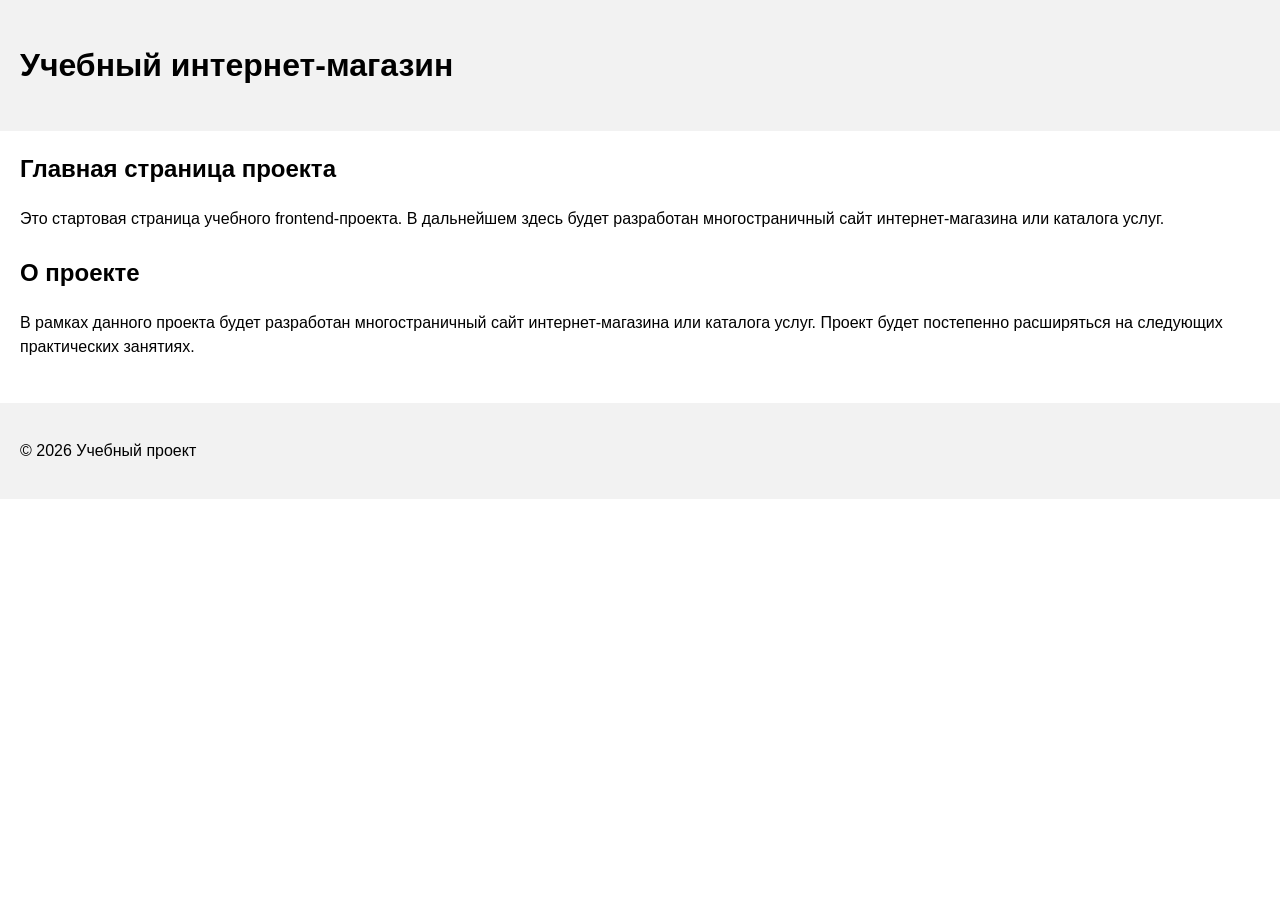
==== index.html @ 56ec64a7 "feat: add project description section" ====
<!doctype html>
<html lang="ru">
  <head>
    <meta charset="UTF-8" />
    <meta name="viewport" content="width=device-width, initial-scale=1.0" />
    <title>Каталог товаров</title>
    <link rel="stylesheet" href="css/style.css" />
  </head>
  <body>
    <header>
      <h1>Учебный интернет-магазин</h1>
    </header>
    <main>
      <section>
        <h2>Главная страница проекта</h2>
        <p>
          Это стартовая страница учебного frontend-проекта. В дальнейшем здесь
          будет разработан многостраничный сайт интернет-магазина или каталога
          услуг.
        </p>
      </section>
      <section>
        <h2>О проекте</h2>
        <p>
          В рамках данного проекта будет разработан многостраничный сайт
          интернет-магазина или каталога услуг. Проект будет постепенно
          расширяться на следующих практических занятиях.
        </p>
      </section>
    </main>
    <footer>
      <p>&copy; 2026 Учебный проект</p>
    </footer>
  </body>
</html>
---- css/style.css ----
body {
  margin: 0;
  font-family: Arial, sans-serif;
  line-height: 1.5;
}
header,
main,
footer {
  padding: 20px;
}
header {
  background-color: #f2f2f2;
}
footer {
  background-color: #f2f2f2;
}
section {
  margin-bottom: 24px;
}
section h2 {
  margin-top: 0;
}
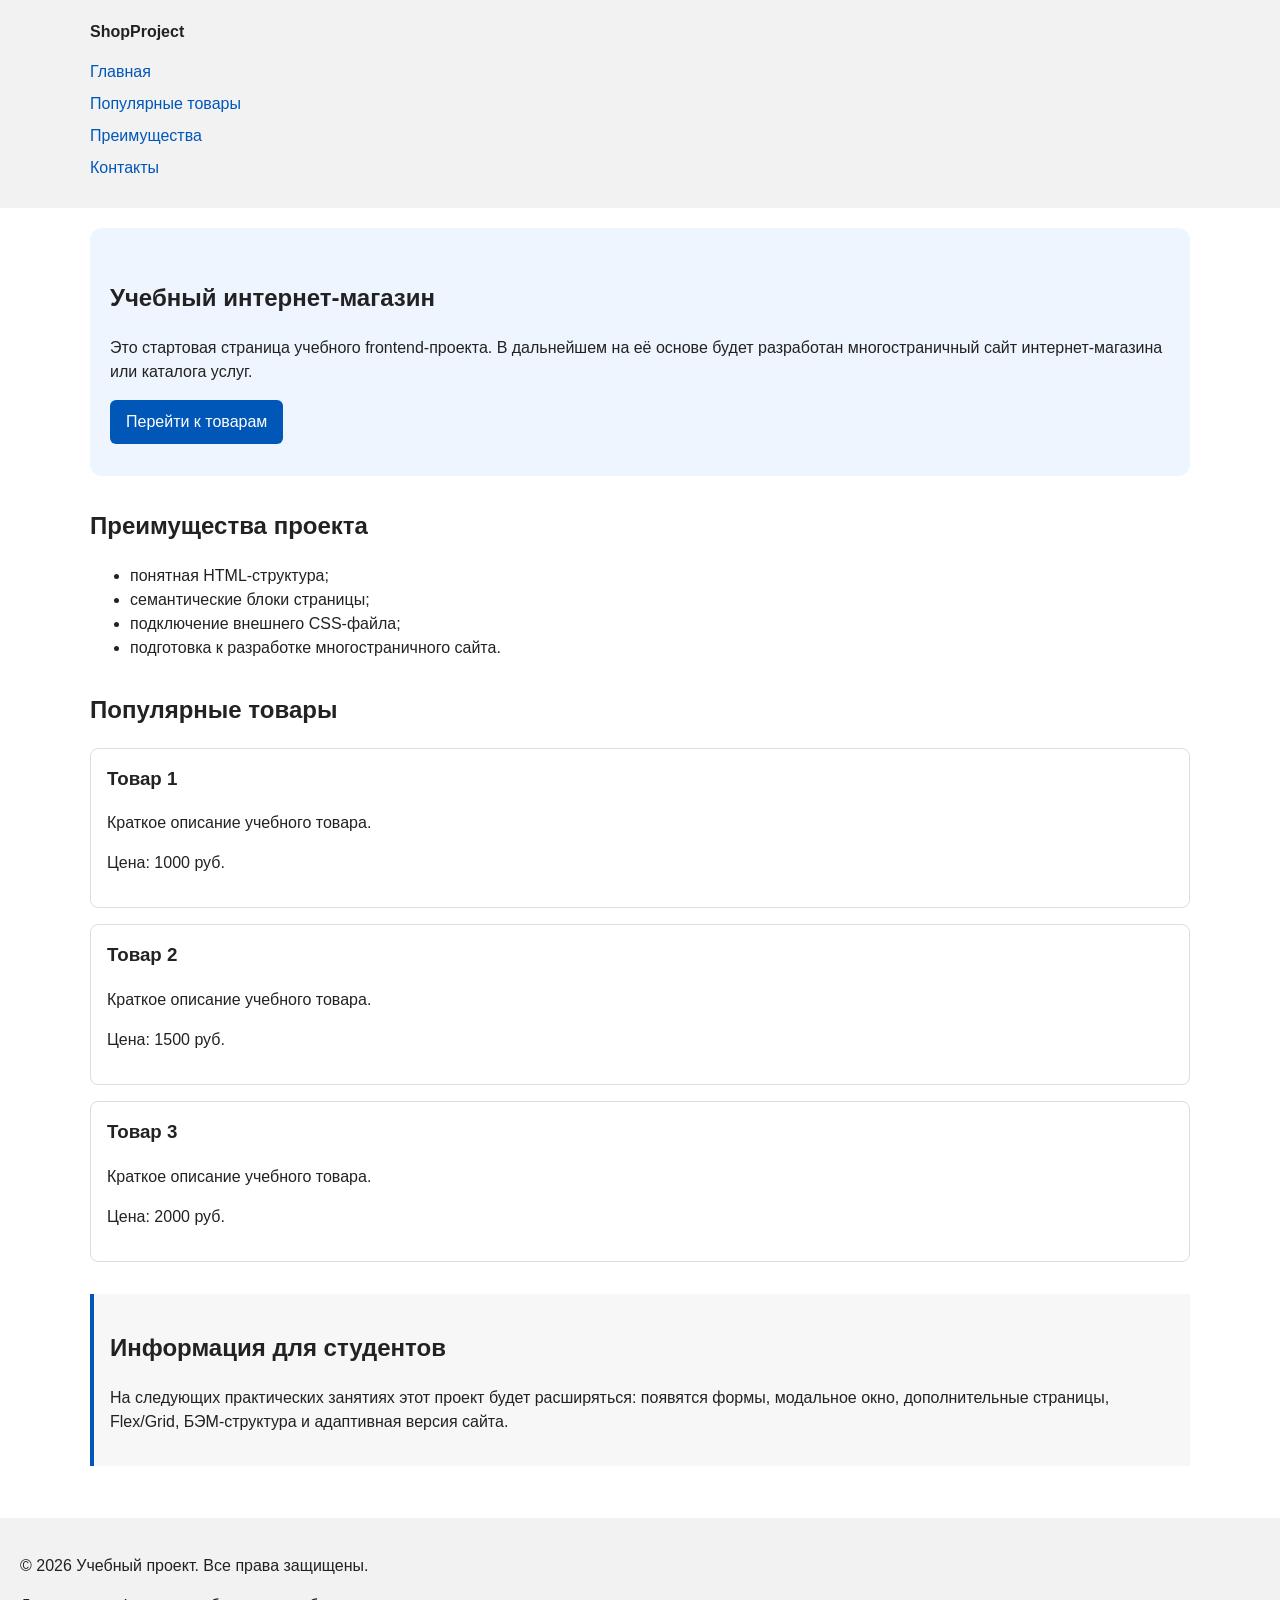
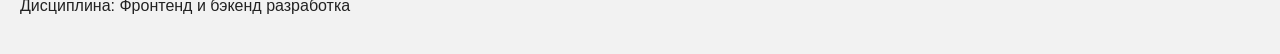
==== commit 792c0960: "feat: add semantic HTML structure and base CSS styles" ====
--- a/index.html
+++ b/index.html
@@ -3,33 +3,77 @@
   <head>
     <meta charset="UTF-8" />
     <meta name="viewport" content="width=device-width, initial-scale=1.0" />
-    <title>Каталог товаров</title>
+    <title>Учебный интернет-магазин</title>
     <link rel="stylesheet" href="css/style.css" />
   </head>
   <body>
     <header>
-      <h1>Учебный интернет-магазин</h1>
+      <div class="site-header">
+        <a class="site-logo" href="index.html">ShopProject</a>
+        <nav class="site-nav" aria-label="Основная навигация">
+          <ul class="site-nav__list">
+            <li><a href="index.html">Главная</a></li>
+            <li><a href="#popular">Популярные товары</a></li>
+            <li><a href="#advantages">Преимущества</a></li>
+            <li><a href="#contacts">Контакты</a></li>
+          </ul>
+        </nav>
+      </div>
     </header>
+
     <main>
-      <section>
-        <h2>Главная страница проекта</h2>
+      <section class="hero">
+        <h1>Учебный интернет-магазин</h1>
         <p>
-          Это стартовая страница учебного frontend-проекта. В дальнейшем здесь
-          будет разработан многостраничный сайт интернет-магазина или каталога
-          услуг.
+          Это стартовая страница учебного frontend-проекта. В дальнейшем на её
+          основе будет разработан многостраничный сайт интернет-магазина или
+          каталога услуг.
         </p>
+        <a class="button" href="#popular">Перейти к товарам</a>
       </section>
-      <section>
-        <h2>О проекте</h2>
+
+      <section class="section" id="advantages">
+        <h2>Преимущества проекта</h2>
+        <ul class="advantages-list">
+          <li>понятная HTML-структура;</li>
+          <li>семантические блоки страницы;</li>
+          <li>подключение внешнего CSS-файла;</li>
+          <li>подготовка к разработке многостраничного сайта.</li>
+        </ul>
+      </section>
+
+      <section class="section" id="popular">
+        <h2>Популярные товары</h2>
+        <article class="product-card">
+          <h3>Товар 1</h3>
+          <p>Краткое описание учебного товара.</p>
+          <p>Цена: 1000 руб.</p>
+        </article>
+        <article class="product-card">
+          <h3>Товар 2</h3>
+          <p>Краткое описание учебного товара.</p>
+          <p>Цена: 1500 руб.</p>
+        </article>
+        <article class="product-card">
+          <h3>Товар 3</h3>
+          <p>Краткое описание учебного товара.</p>
+          <p>Цена: 2000 руб.</p>
+        </article>
+      </section>
+
+      <aside class="aside-info">
+        <h2>Информация для студентов</h2>
         <p>
-          В рамках данного проекта будет разработан многостраничный сайт
-          интернет-магазина или каталога услуг. Проект будет постепенно
-          расширяться на следующих практических занятиях.
+          На следующих практических занятиях этот проект будет расширяться:
+          появятся формы, модальное окно, дополнительные страницы, Flex/Grid,
+          БЭМ-структура и адаптивная версия сайта.
         </p>
-      </section>
+      </aside>
     </main>
-    <footer>
-      <p>&copy; 2026 Учебный проект</p>
+
+    <footer id="contacts">
+      <p>&copy; 2026 Учебный проект. Все права защищены.</p>
+      <p>Дисциплина: Фронтенд и бэкенд разработка</p>
     </footer>
   </body>
 </html>
--- a/css/style.css
+++ b/css/style.css
@@ -1,22 +1,116 @@
+/* 
+  Минимальный сброс стилей.
+  border-box включает padding и border в общую ширину блока.
+*/
+* {
+  box-sizing: border-box;
+}
+
+/* Базовые стили для body */
 body {
   margin: 0;
   font-family: Arial, sans-serif;
   line-height: 1.5;
+  color: #222222;
+  background-color: #ffffff;
 }
+
+/* Отступы для основных блоков */
 header,
 main,
 footer {
   padding: 20px;
 }
+
 header {
   background-color: #f2f2f2;
 }
+
 footer {
   background-color: #f2f2f2;
 }
-section {
-  margin-bottom: 24px;
+
+/* Оформление шапки и навигации */
+.site-header {
+  max-width: 1100px;
+  margin: 0 auto;
 }
-section h2 {
+
+.site-logo {
+  font-weight: bold;
+  text-decoration: none;
+  color: #222222;
+}
+
+.site-nav__list {
+  padding: 0;
+  margin: 16px 0 0;
+  list-style: none;
+}
+
+.site-nav__list li {
+  margin-bottom: 8px;
+}
+
+.site-nav__list a {
+  color: #0057b8;
+  text-decoration: none;
+}
+
+.site-nav__list a:hover {
+  text-decoration: underline;
+}
+
+/* Hero-блок и секции */
+.hero {
+  max-width: 1100px;
+  margin: 0 auto 32px;
+  padding: 32px 20px;
+  background-color: #eef5ff;
+  border-radius: 12px;
+}
+
+.section {
+  max-width: 1100px;
+  margin: 0 auto 32px;
+}
+
+.section h2 {
   margin-top: 0;
 }
+
+/* Карточки товаров */
+.product-card {
+  margin-bottom: 16px;
+  padding: 16px;
+  border: 1px solid #dddddd;
+  border-radius: 8px;
+  background-color: #ffffff;
+}
+
+.product-card h3 {
+  margin-top: 0;
+}
+
+/* Кнопка */
+.button {
+  display: inline-block;
+  padding: 10px 16px;
+  color: #ffffff;
+  background-color: #0057b8;
+  text-decoration: none;
+  border-radius: 6px;
+}
+
+.button:hover {
+  background-color: #003f86;
+}
+
+/* Дополнительный блок aside */
+.aside-info {
+  max-width: 1100px;
+  margin: 0 auto 32px;
+  padding: 16px;
+  border-left: 4px solid #0057b8;
+  background-color: #f7f7f7;
+}
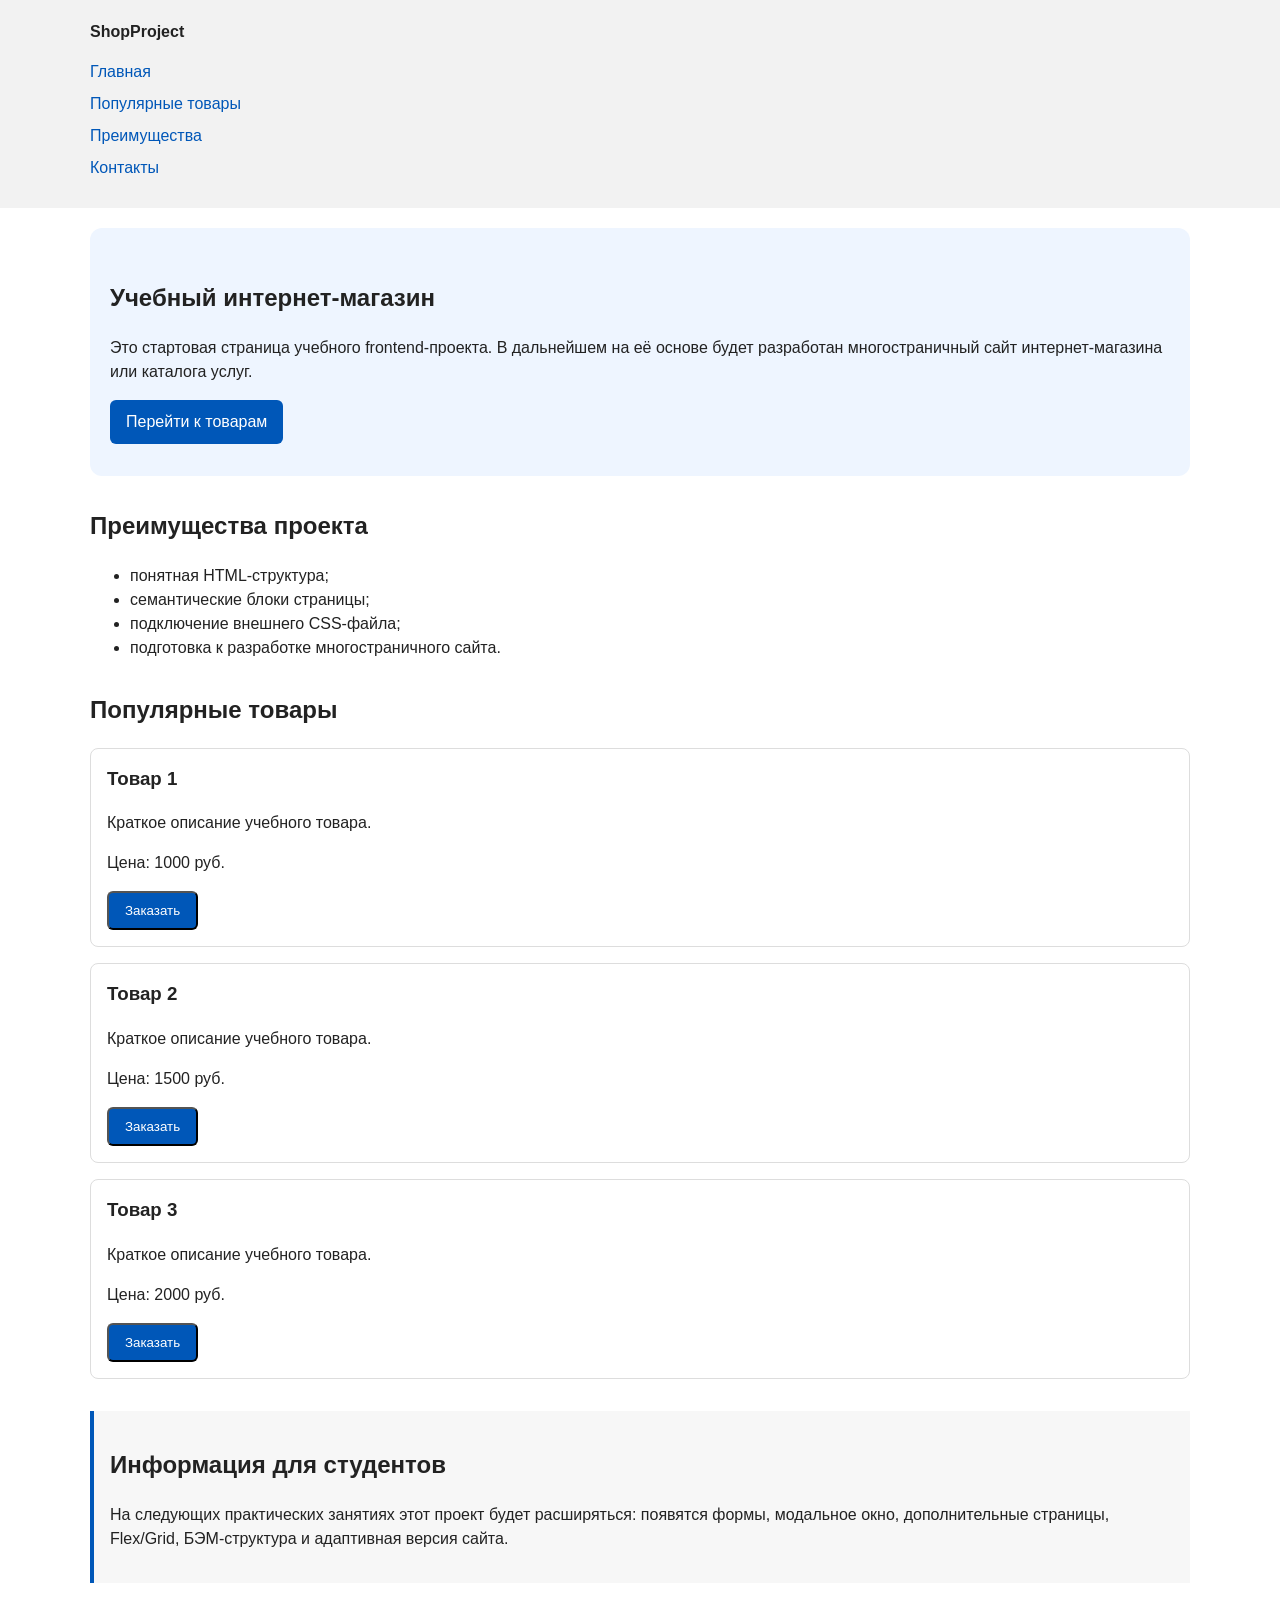
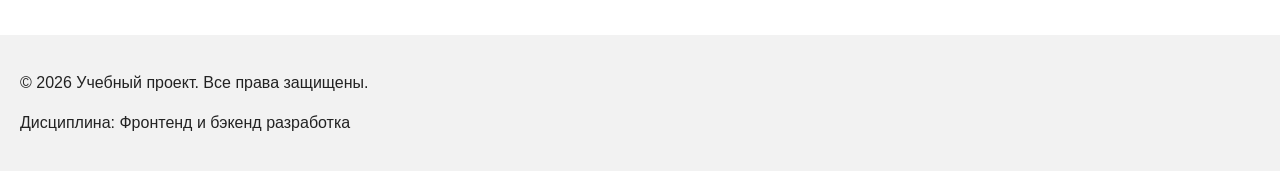
==== commit 85f4132d: "feat: add order form modal and validation" ====
--- a/index.html
+++ b/index.html
@@ -5,6 +5,7 @@
     <meta name="viewport" content="width=device-width, initial-scale=1.0" />
     <title>Учебный интернет-магазин</title>
     <link rel="stylesheet" href="css/style.css" />
+    <script src="js/main.js" defer></script>
   </head>
   <body>
     <header>
@@ -48,16 +49,37 @@
           <h3>Товар 1</h3>
           <p>Краткое описание учебного товара.</p>
           <p>Цена: 1000 руб.</p>
+          <button
+            class="button product-card__button"
+            type="button"
+            data-product="Товар 1"
+          >
+            Заказать
+          </button>
         </article>
         <article class="product-card">
           <h3>Товар 2</h3>
           <p>Краткое описание учебного товара.</p>
           <p>Цена: 1500 руб.</p>
+          <button
+            class="button product-card__button"
+            type="button"
+            data-product="Товар 2"
+          >
+            Заказать
+          </button>
         </article>
         <article class="product-card">
           <h3>Товар 3</h3>
           <p>Краткое описание учебного товара.</p>
           <p>Цена: 2000 руб.</p>
+          <button
+            class="button product-card__button"
+            type="button"
+            data-product="Товар 3"
+          >
+            Заказать
+          </button>
         </article>
       </section>
 
@@ -75,5 +97,99 @@
       <p>&copy; 2026 Учебный проект. Все права защищены.</p>
       <p>Дисциплина: Фронтенд и бэкенд разработка</p>
     </footer>
+
+    <dialog
+      class="order-dialog"
+      id="order-dialog"
+      aria-labelledby="order-dialog-title"
+    >
+      <h2 id="order-dialog-title">Оформление заявки</h2>
+      <form
+        class="order-form"
+        id="order-form"
+        action="#"
+        method="post"
+        novalidate
+      >
+        <input id="selected-product" name="selected-product" type="hidden" />
+        <div class="form-field">
+          <label for="order-name">Имя</label>
+          <input
+            id="order-name"
+            name="name"
+            type="text"
+            placeholder="Введите ваше имя"
+            minlength="2"
+            autocomplete="given-name"
+            required
+          />
+        </div>
+        <div class="form-field">
+          <label for="order-email">E-mail</label>
+          <input
+            id="order-email"
+            name="email"
+            type="email"
+            placeholder="example@mail.ru"
+            autocomplete="email"
+            required
+          />
+        </div>
+        <div class="form-field">
+          <label for="order-phone">Телефон</label>
+          <input
+            id="order-phone"
+            name="phone"
+            type="tel"
+            inputmode="tel"
+            placeholder="+7 (900) 000-00-00"
+            pattern="^\+7 \(\d{3}\) \d{3}-\d{2}-\d{2}$"
+            required
+          />
+          <small>Формат: +7 (900) 000-00-00</small>
+        </div>
+        <div class="form-field">
+          <label for="order-date">Дата связи</label>
+          <input id="order-date" name="date" type="date" />
+        </div>
+        <div class="form-field">
+          <label for="order-topic">Тема заявки</label>
+          <select id="order-topic" name="topic" required>
+            <option value="">Выберите тему</option>
+            <option value="product">Заказ товара</option>
+            <option value="consultation">Консультация</option>
+            <option value="delivery">Доставка</option>
+          </select>
+        </div>
+        <div class="form-field">
+          <label for="order-comment">Комментарий</label>
+          <textarea
+            id="order-comment"
+            name="comment"
+            rows="4"
+            placeholder="Укажите дополнительную информацию"
+          ></textarea>
+        </div>
+        <div class="form-field form-field--checkbox">
+          <label>
+            <input
+              id="order-agreement"
+              name="agreement"
+              type="checkbox"
+              required
+            />
+            Я согласен на обработку данных
+          </label>
+        </div>
+        <div class="form-actions">
+          <button type="button" id="close-order-dialog">Закрыть</button>
+          <button type="submit">Отправить заявку</button>
+        </div>
+      </form>
+    </dialog>
+
+    <p class="success-message" id="success-message" hidden>
+      Форма успешно отправлена!
+    </p>
   </body>
 </html>
--- a/css/style.css
+++ b/css/style.css
@@ -114,3 +114,70 @@
   border-left: 4px solid #0057b8;
   background-color: #f7f7f7;
 }
+/* Модальное окно */
+.order-dialog {
+  width: min(100% - 32px, 560px);
+  padding: 24px;
+  border: none;
+  border-radius: 12px;
+}
+
+.order-dialog::backdrop {
+  background-color: rgba(0, 0, 0, 0.5);
+}
+
+/* Поля формы */
+.form-field {
+  margin-bottom: 16px;
+}
+
+.form-field label {
+  display: block;
+  margin-bottom: 6px;
+}
+
+.form-field input,
+.form-field select,
+.form-field textarea {
+  width: 100%;
+  padding: 10px 12px;
+  border: 1px solid #cccccc;
+  border-radius: 6px;
+  font: inherit;
+}
+
+.form-field input[type='checkbox'] {
+  width: auto;
+}
+
+.form-field small {
+  display: block;
+  margin-top: 4px;
+  color: #666666;
+}
+
+.form-field input:focus-visible,
+.form-field select:focus-visible,
+.form-field textarea:focus-visible,
+.form-actions button:focus-visible {
+  outline: 2px solid #0057b8;
+  outline-offset: 2px;
+}
+
+[aria-invalid='true'] {
+  border-color: #b00020;
+}
+
+.form-actions {
+  display: flex;
+  gap: 12px;
+  margin-top: 20px;
+}
+
+.success-message {
+  max-width: 1100px;
+  margin: 24px auto;
+  padding: 16px;
+  border-left: 4px solid #168a2f;
+  background-color: #eefaf0;
+}
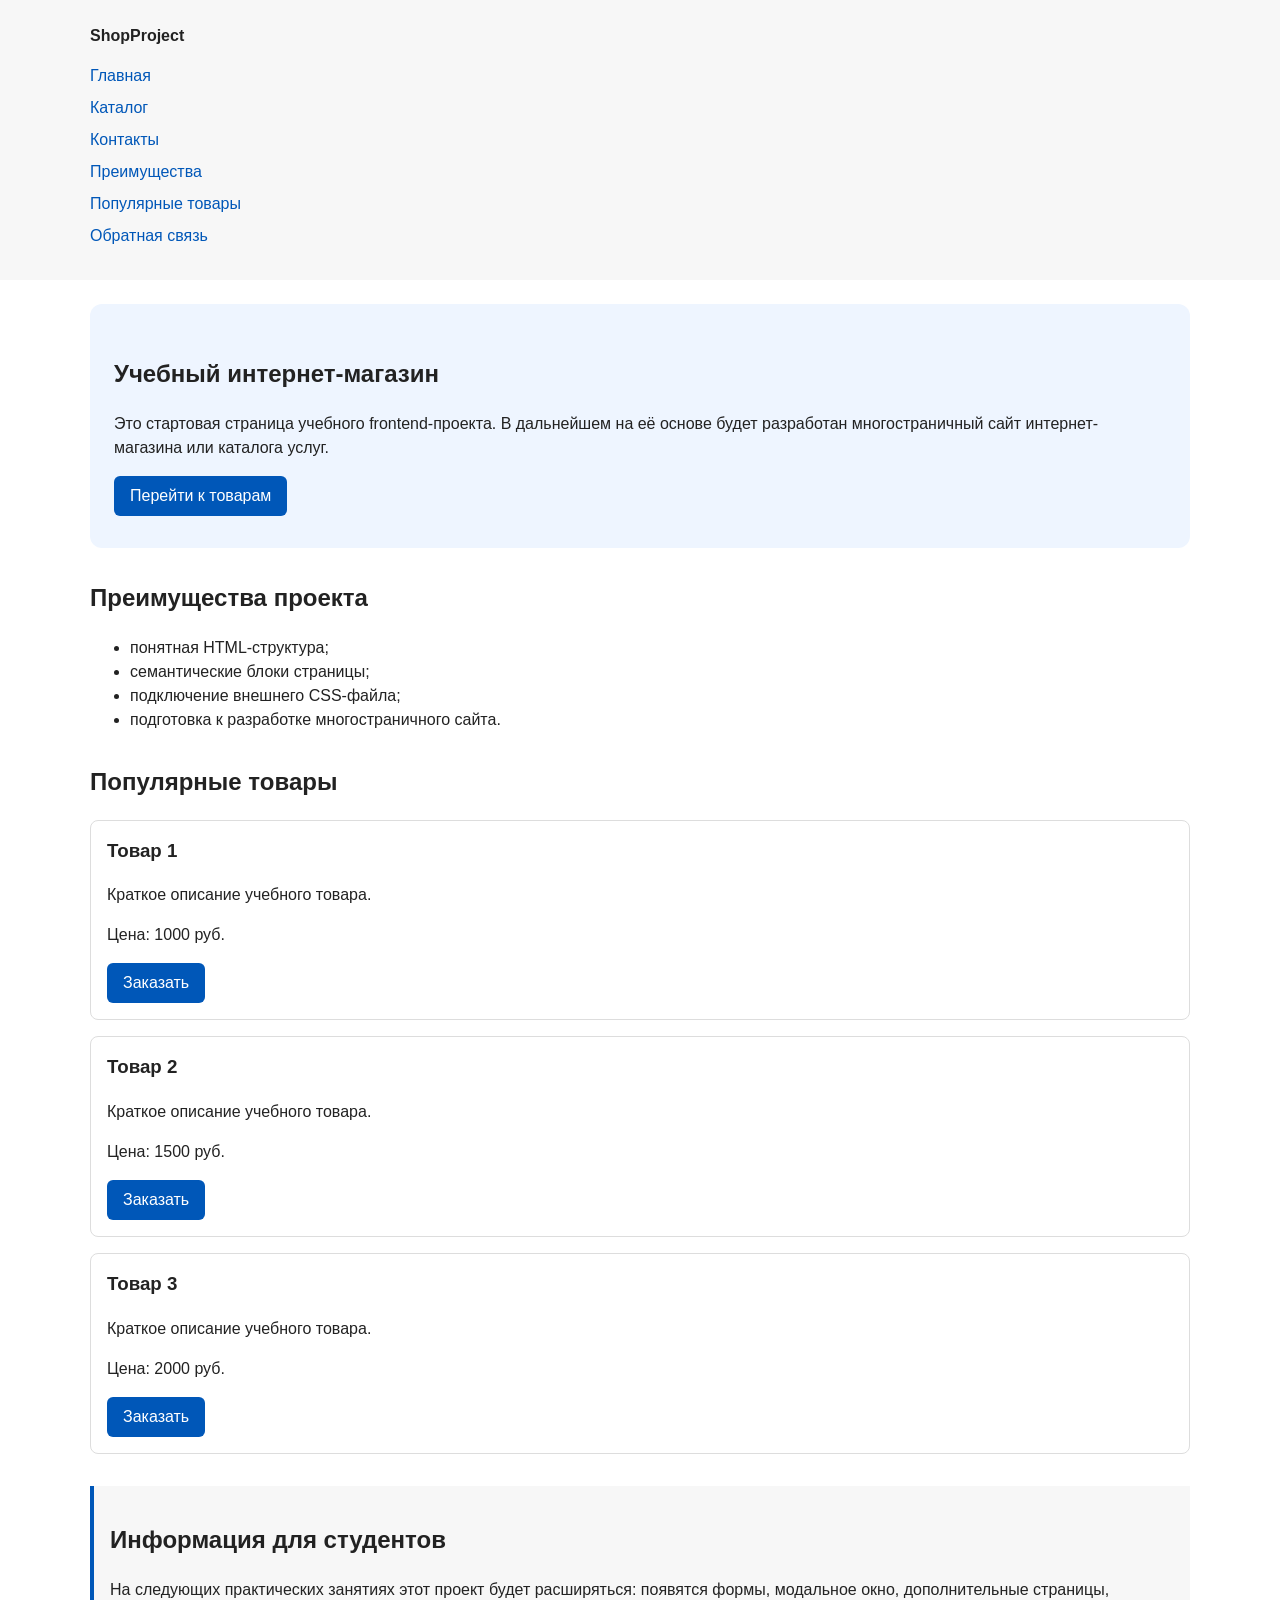
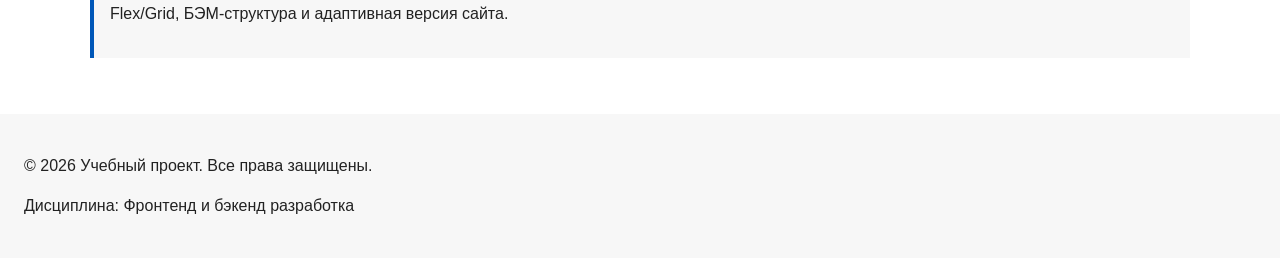
==== commit 525224ce: "feat: add multi-page structure navigation and anchors" ====
--- a/index.html
+++ b/index.html
@@ -3,6 +3,10 @@
   <head>
     <meta charset="UTF-8" />
     <meta name="viewport" content="width=device-width, initial-scale=1.0" />
+    <meta
+      name="description"
+      content="Главная страница учебного интернет-магазина."
+    />
     <title>Учебный интернет-магазин</title>
     <link rel="stylesheet" href="css/style.css" />
     <script src="js/main.js" defer></script>
@@ -14,9 +18,11 @@
         <nav class="site-nav" aria-label="Основная навигация">
           <ul class="site-nav__list">
             <li><a href="index.html">Главная</a></li>
-            <li><a href="#popular">Популярные товары</a></li>
-            <li><a href="#advantages">Преимущества</a></li>
-            <li><a href="#contacts">Контакты</a></li>
+            <li><a href="catalog.html">Каталог</a></li>
+            <li><a href="contacts.html">Контакты</a></li>
+            <li><a href="index.html#advantages">Преимущества</a></li>
+            <li><a href="index.html#popular">Популярные товары</a></li>
+            <li><a href="index.html#contacts">Обратная связь</a></li>
           </ul>
         </nav>
       </div>
--- a/css/style.css
+++ b/css/style.css
@@ -1,139 +1,200 @@
-/* 
-  Минимальный сброс стилей.
-  border-box включает padding и border в общую ширину блока.
-*/
+/* ===============================
+   1. Переменные проекта
+   =============================== */
+:root {
+  /* Основные цвета проекта */
+  --color-bg: #ffffff;
+  --color-text: #222222;
+  --color-muted: #666666;
+  --color-primary: #0057b8;
+  --color-primary-dark: #003f86;
+  --color-border: #dddddd;
+  --color-surface: #f7f7f7;
+  --color-surface-accent: #eef5ff;
+  --color-danger: #b00020;
+  --color-success: #168a2f;
+  --color-success-bg: #eefaf0;
+  --color-white: #ffffff;
+
+  /* Отступы */
+  --space-xs: 4px;
+  --space-sm: 8px;
+  --space-md: 16px;
+  --space-lg: 24px;
+  --space-xl: 32px;
+
+  /* Скругления */
+  --radius-sm: 6px;
+  --radius-md: 8px;
+  --radius-lg: 12px;
+
+  /* Размеры */
+  --container-width: 1100px;
+}
+
+/* ===============================
+   2. Базовые стили
+   =============================== */
 * {
   box-sizing: border-box;
 }
 
-/* Базовые стили для body */
 body {
   margin: 0;
   font-family: Arial, sans-serif;
   line-height: 1.5;
-  color: #222222;
-  background-color: #ffffff;
-}
-
-/* Отступы для основных блоков */
+  color: var(--color-text);
+  background-color: var(--color-bg);
+}
+
 header,
 main,
 footer {
-  padding: 20px;
+  padding: var(--space-lg);
 }
 
 header {
-  background-color: #f2f2f2;
+  background-color: var(--color-surface);
 }
 
 footer {
-  background-color: #f2f2f2;
-}
-
-/* Оформление шапки и навигации */
+  background-color: var(--color-surface);
+}
+
+/* ===============================
+   3. Общие элементы интерфейса
+   =============================== */
+a {
+  color: var(--color-primary);
+  text-decoration: none;
+}
+
+a:hover {
+  color: var(--color-primary-dark);
+}
+
+a:focus-visible {
+  outline: 2px solid var(--color-primary);
+  outline-offset: 3px;
+}
+
+.button {
+  display: inline-block;
+  padding: var(--space-sm) var(--space-md);
+  color: var(--color-white);
+  background-color: var(--color-primary);
+  text-decoration: none;
+  border: none;
+  border-radius: var(--radius-sm);
+  cursor: pointer;
+  font: inherit;
+}
+
+.button:hover {
+  background-color: var(--color-primary-dark);
+}
+
+.button:focus-visible {
+  outline: 2px solid var(--color-primary);
+  outline-offset: 3px;
+}
+
+.button:disabled {
+  opacity: 0.6;
+  cursor: not-allowed;
+}
+
+/* ===============================
+   4. Компоненты страницы
+   =============================== */
 .site-header {
-  max-width: 1100px;
+  max-width: var(--container-width);
   margin: 0 auto;
 }
 
 .site-logo {
   font-weight: bold;
   text-decoration: none;
-  color: #222222;
+  color: var(--color-text);
+}
+
+.site-logo:hover {
+  color: var(--color-primary);
 }
 
 .site-nav__list {
   padding: 0;
-  margin: 16px 0 0;
+  margin: var(--space-md) 0 0;
   list-style: none;
 }
 
 .site-nav__list li {
-  margin-bottom: 8px;
-}
-
-.site-nav__list a {
-  color: #0057b8;
-  text-decoration: none;
-}
-
-.site-nav__list a:hover {
-  text-decoration: underline;
-}
-
-/* Hero-блок и секции */
+  margin-bottom: var(--space-sm);
+}
+
 .hero {
-  max-width: 1100px;
-  margin: 0 auto 32px;
-  padding: 32px 20px;
-  background-color: #eef5ff;
-  border-radius: 12px;
+  max-width: var(--container-width);
+  margin: 0 auto var(--space-xl);
+  padding: var(--space-xl) var(--space-lg);
+  background-color: var(--color-surface-accent);
+  border-radius: var(--radius-lg);
 }
 
 .section {
-  max-width: 1100px;
-  margin: 0 auto 32px;
+  max-width: var(--container-width);
+  margin: 0 auto var(--space-xl);
 }
 
 .section h2 {
   margin-top: 0;
 }
 
-/* Карточки товаров */
 .product-card {
-  margin-bottom: 16px;
-  padding: 16px;
-  border: 1px solid #dddddd;
-  border-radius: 8px;
-  background-color: #ffffff;
+  margin-bottom: var(--space-md);
+  padding: var(--space-md);
+  border: 1px solid var(--color-border);
+  border-radius: var(--radius-md);
+  background-color: var(--color-bg);
+  transition: border-color 0.2s ease;
+}
+
+.product-card:hover {
+  border-color: var(--color-primary);
 }
 
 .product-card h3 {
   margin-top: 0;
 }
 
-/* Кнопка */
-.button {
-  display: inline-block;
-  padding: 10px 16px;
-  color: #ffffff;
-  background-color: #0057b8;
-  text-decoration: none;
-  border-radius: 6px;
-}
-
-.button:hover {
-  background-color: #003f86;
-}
-
-/* Дополнительный блок aside */
 .aside-info {
-  max-width: 1100px;
-  margin: 0 auto 32px;
-  padding: 16px;
-  border-left: 4px solid #0057b8;
-  background-color: #f7f7f7;
-}
-/* Модальное окно */
+  max-width: var(--container-width);
+  margin: 0 auto var(--space-xl);
+  padding: var(--space-md);
+  border-left: 4px solid var(--color-primary);
+  background-color: var(--color-surface);
+}
+
+/* ===============================
+   5. Форма и модальное окно
+   =============================== */
 .order-dialog {
   width: min(100% - 32px, 560px);
-  padding: 24px;
+  padding: var(--space-lg);
   border: none;
-  border-radius: 12px;
+  border-radius: var(--radius-lg);
 }
 
 .order-dialog::backdrop {
   background-color: rgba(0, 0, 0, 0.5);
 }
 
-/* Поля формы */
 .form-field {
-  margin-bottom: 16px;
+  margin-bottom: var(--space-md);
 }
 
 .form-field label {
   display: block;
-  margin-bottom: 6px;
+  margin-bottom: var(--space-xs);
 }
 
 .form-field input,
@@ -141,8 +202,8 @@
 .form-field textarea {
   width: 100%;
   padding: 10px 12px;
-  border: 1px solid #cccccc;
-  border-radius: 6px;
+  border: 1px solid var(--color-border);
+  border-radius: var(--radius-sm);
   font: inherit;
 }
 
@@ -152,20 +213,26 @@
 
 .form-field small {
   display: block;
-  margin-top: 4px;
-  color: #666666;
+  margin-top: var(--space-xs);
+  color: var(--color-muted);
+}
+
+.form-field input:hover,
+.form-field select:hover,
+.form-field textarea:hover {
+  border-color: var(--color-primary);
 }
 
 .form-field input:focus-visible,
 .form-field select:focus-visible,
 .form-field textarea:focus-visible,
 .form-actions button:focus-visible {
-  outline: 2px solid #0057b8;
-  outline-offset: 2px;
+  outline: 2px solid var(--color-primary);
+  outline-offset: 3px;
 }
 
 [aria-invalid='true'] {
-  border-color: #b00020;
+  border-color: var(--color-danger);
 }
 
 .form-actions {
@@ -175,9 +242,36 @@
 }
 
 .success-message {
-  max-width: 1100px;
-  margin: 24px auto;
-  padding: 16px;
-  border-left: 4px solid #168a2f;
-  background-color: #eefaf0;
-}
+  max-width: var(--container-width);
+  margin: var(--space-lg) auto;
+  padding: var(--space-md);
+  border-left: 4px solid var(--color-success);
+  background-color: var(--color-success-bg);
+}
+/* ===============================
+   6. Навигация, хлебные крошки и якоря
+   =============================== */
+html {
+  scroll-behavior: smooth;
+}
+
+:target {
+  outline: 2px dashed var(--color-primary);
+  outline-offset: 4px;
+}
+
+.breadcrumbs {
+  max-width: var(--container-width);
+  margin: 0 auto var(--space-md);
+  font-size: 14px;
+  color: var(--color-muted);
+}
+
+.breadcrumbs a {
+  color: var(--color-primary);
+}
+
+.breadcrumbs span::before {
+  content: ' / ';
+  color: var(--color-muted);
+}
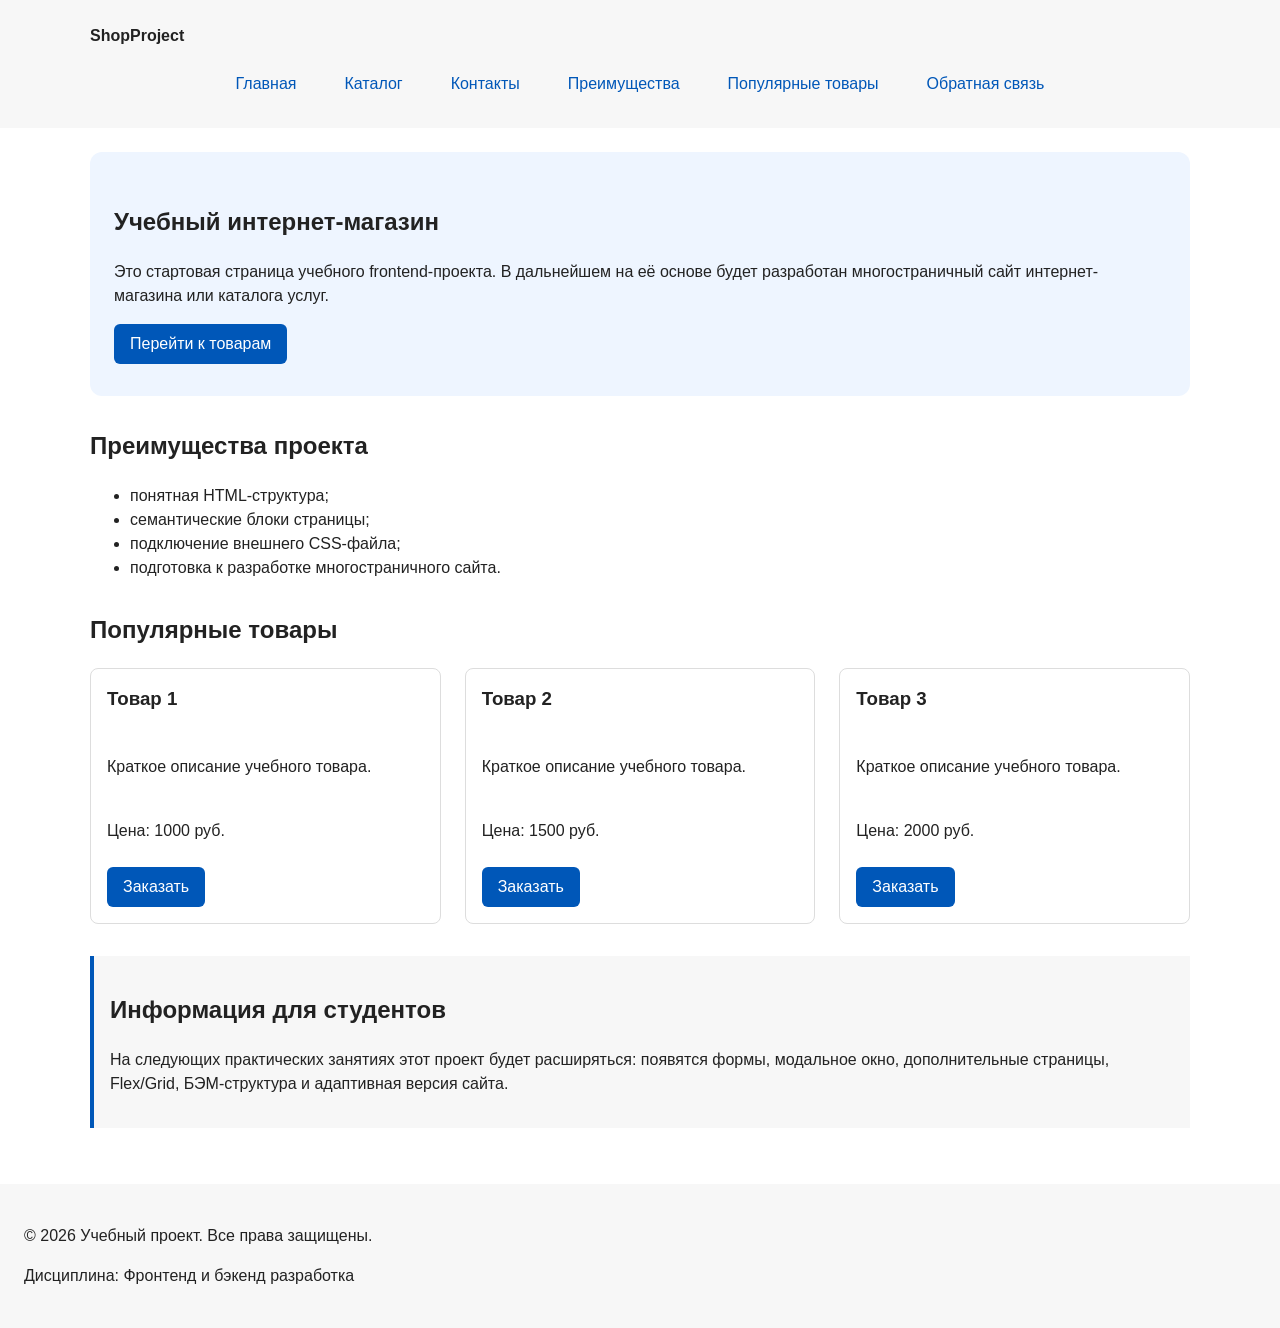
==== commit 2c482195: "feat: add flex navigation and grid catalog layout" ====
--- a/index.html
+++ b/index.html
@@ -51,42 +51,44 @@
 
       <section class="section" id="popular">
         <h2>Популярные товары</h2>
-        <article class="product-card">
-          <h3>Товар 1</h3>
-          <p>Краткое описание учебного товара.</p>
-          <p>Цена: 1000 руб.</p>
-          <button
-            class="button product-card__button"
-            type="button"
-            data-product="Товар 1"
-          >
-            Заказать
-          </button>
-        </article>
-        <article class="product-card">
-          <h3>Товар 2</h3>
-          <p>Краткое описание учебного товара.</p>
-          <p>Цена: 1500 руб.</p>
-          <button
-            class="button product-card__button"
-            type="button"
-            data-product="Товар 2"
-          >
-            Заказать
-          </button>
-        </article>
-        <article class="product-card">
-          <h3>Товар 3</h3>
-          <p>Краткое описание учебного товара.</p>
-          <p>Цена: 2000 руб.</p>
-          <button
-            class="button product-card__button"
-            type="button"
-            data-product="Товар 3"
-          >
-            Заказать
-          </button>
-        </article>
+        <div class="products-grid">
+          <article class="product-card">
+            <h3>Товар 1</h3>
+            <p>Краткое описание учебного товара.</p>
+            <p>Цена: 1000 руб.</p>
+            <button
+              class="button product-card__button"
+              type="button"
+              data-product="Товар 1"
+            >
+              Заказать
+            </button>
+          </article>
+          <article class="product-card">
+            <h3>Товар 2</h3>
+            <p>Краткое описание учебного товара.</p>
+            <p>Цена: 1500 руб.</p>
+            <button
+              class="button product-card__button"
+              type="button"
+              data-product="Товар 2"
+            >
+              Заказать
+            </button>
+          </article>
+          <article class="product-card">
+            <h3>Товар 3</h3>
+            <p>Краткое описание учебного товара.</p>
+            <p>Цена: 2000 руб.</p>
+            <button
+              class="button product-card__button"
+              type="button"
+              data-product="Товар 3"
+            >
+              Заказать
+            </button>
+          </article>
+        </div>
       </section>
 
       <aside class="aside-info">
--- a/css/style.css
+++ b/css/style.css
@@ -123,13 +123,34 @@
 }
 
 .site-nav__list {
+  display: flex;
+  flex-wrap: wrap;
+  justify-content: center;
+  align-items: center;
+  gap: var(--space-md);
   padding: 0;
   margin: var(--space-md) 0 0;
   list-style: none;
 }
 
 .site-nav__list li {
-  margin-bottom: var(--space-sm);
+  margin-bottom: 0;
+}
+
+.site-nav__list a {
+  display: inline-block;
+  padding: var(--space-sm) var(--space-md);
+  color: var(--color-primary);
+  text-decoration: none;
+  border-radius: var(--radius-sm);
+  transition:
+    background-color 0.2s ease,
+    color 0.2s ease;
+}
+
+.site-nav__list a:hover {
+  color: var(--color-white);
+  background-color: var(--color-primary);
 }
 
 .hero {
@@ -150,12 +171,20 @@
 }
 
 .product-card {
-  margin-bottom: var(--space-md);
+  display: flex;
+  flex-direction: column;
+  gap: var(--space-sm);
+  margin-bottom: 0;
   padding: var(--space-md);
   border: 1px solid var(--color-border);
   border-radius: var(--radius-md);
   background-color: var(--color-bg);
   transition: border-color 0.2s ease;
+}
+
+.product-card .button {
+  margin-top: auto;
+  align-self: flex-start;
 }
 
 .product-card:hover {
@@ -275,3 +304,61 @@
   content: ' / ';
   color: var(--color-muted);
 }
+/* ===============================
+   7. Flexbox и CSS Grid раскладка
+   =============================== */
+.products-grid {
+  display: grid;
+  grid-template-columns: repeat(3, 1fr);
+  gap: var(--space-lg);
+}
+
+.catalog-layout {
+  max-width: var(--container-width);
+  margin: 0 auto var(--space-xl);
+  display: grid;
+  grid-template-columns: 260px 1fr;
+  grid-template-areas: 'filters products';
+  gap: var(--space-lg);
+}
+
+.catalog-filters {
+  grid-area: filters;
+  padding: var(--space-md);
+  border: 1px solid var(--color-border);
+  border-radius: var(--radius-md);
+  background-color: var(--color-surface);
+}
+
+.catalog-products {
+  grid-area: products;
+}
+
+.filters-form {
+  display: grid;
+  gap: var(--space-md);
+}
+
+.filters-form fieldset {
+  margin: 0;
+  padding: var(--space-md);
+  border: 1px solid var(--color-border);
+  border-radius: var(--radius-sm);
+}
+
+.filters-form legend {
+  font-weight: 700;
+}
+
+.filters-form label {
+  display: block;
+  margin-bottom: var(--space-sm);
+}
+
+.filters-form input[type='number'] {
+  width: 100%;
+  padding: 8px 10px;
+  border: 1px solid var(--color-border);
+  border-radius: var(--radius-sm);
+  font: inherit;
+}
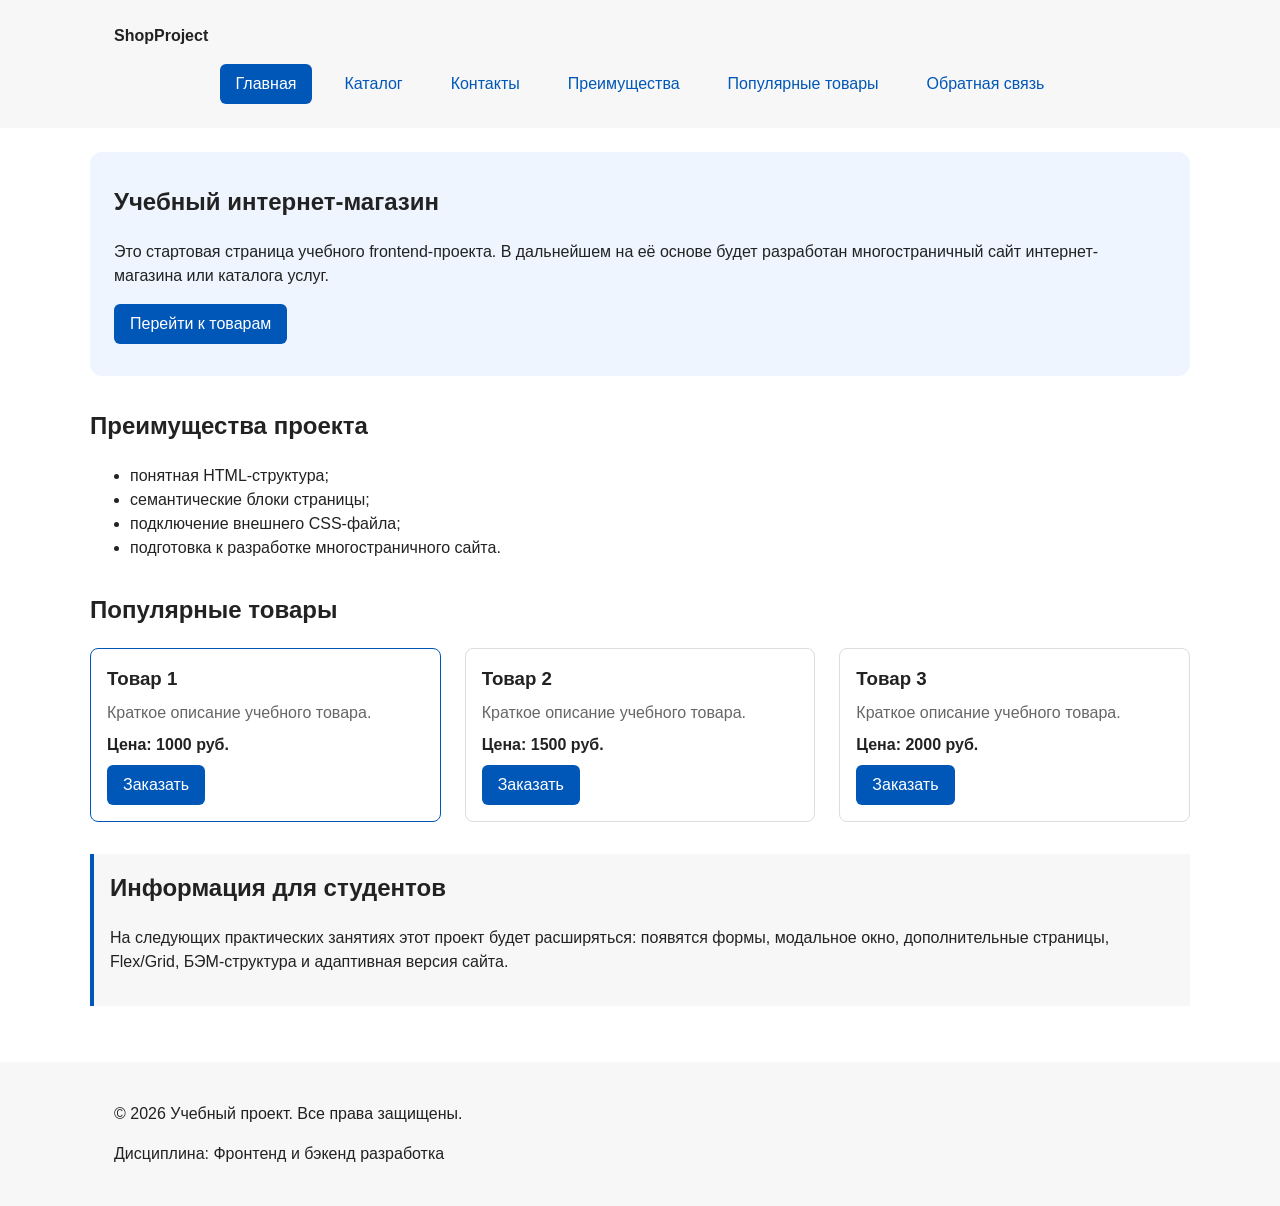
==== commit 842e4790: "refactor: apply BEM naming to CSS classes" ====
--- a/index.html
+++ b/index.html
@@ -12,17 +12,37 @@
     <script src="js/main.js" defer></script>
   </head>
   <body>
-    <header>
-      <div class="site-header">
-        <a class="site-logo" href="index.html">ShopProject</a>
+    <header class="site-header">
+      <div class="site-header__inner">
+        <a class="site-header__logo" href="index.html">ShopProject</a>
         <nav class="site-nav" aria-label="Основная навигация">
           <ul class="site-nav__list">
-            <li><a href="index.html">Главная</a></li>
-            <li><a href="catalog.html">Каталог</a></li>
-            <li><a href="contacts.html">Контакты</a></li>
-            <li><a href="index.html#advantages">Преимущества</a></li>
-            <li><a href="index.html#popular">Популярные товары</a></li>
-            <li><a href="index.html#contacts">Обратная связь</a></li>
+            <li class="site-nav__item">
+              <a class="site-nav__link site-nav__link--active" href="index.html"
+                >Главная</a
+              >
+            </li>
+            <li class="site-nav__item">
+              <a class="site-nav__link" href="catalog.html">Каталог</a>
+            </li>
+            <li class="site-nav__item">
+              <a class="site-nav__link" href="contacts.html">Контакты</a>
+            </li>
+            <li class="site-nav__item">
+              <a class="site-nav__link" href="index.html#advantages"
+                >Преимущества</a
+              >
+            </li>
+            <li class="site-nav__item">
+              <a class="site-nav__link" href="index.html#popular"
+                >Популярные товары</a
+              >
+            </li>
+            <li class="site-nav__item">
+              <a class="site-nav__link" href="index.html#contacts"
+                >Обратная связь</a
+              >
+            </li>
           </ul>
         </nav>
       </div>
@@ -30,17 +50,17 @@
 
     <main>
       <section class="hero">
-        <h1>Учебный интернет-магазин</h1>
-        <p>
+        <h1 class="hero__title">Учебный интернет-магазин</h1>
+        <p class="hero__text">
           Это стартовая страница учебного frontend-проекта. В дальнейшем на её
           основе будет разработан многостраничный сайт интернет-магазина или
           каталога услуг.
         </p>
-        <a class="button" href="#popular">Перейти к товарам</a>
+        <a class="button button--primary" href="#popular">Перейти к товарам</a>
       </section>
 
       <section class="section" id="advantages">
-        <h2>Преимущества проекта</h2>
+        <h2 class="section__title">Преимущества проекта</h2>
         <ul class="advantages-list">
           <li>понятная HTML-структура;</li>
           <li>семантические блоки страницы;</li>
@@ -50,14 +70,16 @@
       </section>
 
       <section class="section" id="popular">
-        <h2>Популярные товары</h2>
+        <h2 class="section__title">Популярные товары</h2>
         <div class="products-grid">
-          <article class="product-card">
-            <h3>Товар 1</h3>
-            <p>Краткое описание учебного товара.</p>
-            <p>Цена: 1000 руб.</p>
+          <article class="product-card product-card--featured">
+            <h3 class="product-card__title">Товар 1</h3>
+            <p class="product-card__description">
+              Краткое описание учебного товара.
+            </p>
+            <p class="product-card__price">Цена: 1000 руб.</p>
             <button
-              class="button product-card__button"
+              class="button button--primary product-card__button"
               type="button"
               data-product="Товар 1"
             >
@@ -65,11 +87,13 @@
             </button>
           </article>
           <article class="product-card">
-            <h3>Товар 2</h3>
-            <p>Краткое описание учебного товара.</p>
-            <p>Цена: 1500 руб.</p>
+            <h3 class="product-card__title">Товар 2</h3>
+            <p class="product-card__description">
+              Краткое описание учебного товара.
+            </p>
+            <p class="product-card__price">Цена: 1500 руб.</p>
             <button
-              class="button product-card__button"
+              class="button button--primary product-card__button"
               type="button"
               data-product="Товар 2"
             >
@@ -77,11 +101,13 @@
             </button>
           </article>
           <article class="product-card">
-            <h3>Товар 3</h3>
-            <p>Краткое описание учебного товара.</p>
-            <p>Цена: 2000 руб.</p>
+            <h3 class="product-card__title">Товар 3</h3>
+            <p class="product-card__description">
+              Краткое описание учебного товара.
+            </p>
+            <p class="product-card__price">Цена: 2000 руб.</p>
             <button
-              class="button product-card__button"
+              class="button button--primary product-card__button"
               type="button"
               data-product="Товар 3"
             >
@@ -92,8 +118,8 @@
       </section>
 
       <aside class="aside-info">
-        <h2>Информация для студентов</h2>
-        <p>
+        <h2 class="aside-info__title">Информация для студентов</h2>
+        <p class="aside-info__text">
           На следующих практических занятиях этот проект будет расширяться:
           появятся формы, модальное окно, дополнительные страницы, Flex/Grid,
           БЭМ-структура и адаптивная версия сайта.
@@ -101,9 +127,11 @@
       </aside>
     </main>
 
-    <footer id="contacts">
-      <p>&copy; 2026 Учебный проект. Все права защищены.</p>
-      <p>Дисциплина: Фронтенд и бэкенд разработка</p>
+    <footer class="site-footer" id="contacts">
+      <div class="site-footer__inner">
+        <p>&copy; 2026 Учебный проект. Все права защищены.</p>
+        <p>Дисциплина: Фронтенд и бэкенд разработка</p>
+      </div>
     </footer>
 
     <dialog
@@ -111,7 +139,9 @@
       id="order-dialog"
       aria-labelledby="order-dialog-title"
     >
-      <h2 id="order-dialog-title">Оформление заявки</h2>
+      <h2 class="order-dialog__title" id="order-dialog-title">
+        Оформление заявки
+      </h2>
       <form
         class="order-form"
         id="order-form"
@@ -120,9 +150,11 @@
         novalidate
       >
         <input id="selected-product" name="selected-product" type="hidden" />
-        <div class="form-field">
-          <label for="order-name">Имя</label>
-          <input
+
+        <div class="order-form__field">
+          <label class="order-form__label" for="order-name">Имя</label>
+          <input
+            class="order-form__input"
             id="order-name"
             name="name"
             type="text"
@@ -132,9 +164,11 @@
             required
           />
         </div>
-        <div class="form-field">
-          <label for="order-email">E-mail</label>
-          <input
+
+        <div class="order-form__field">
+          <label class="order-form__label" for="order-email">E-mail</label>
+          <input
+            class="order-form__input"
             id="order-email"
             name="email"
             type="email"
@@ -143,9 +177,11 @@
             required
           />
         </div>
-        <div class="form-field">
-          <label for="order-phone">Телефон</label>
-          <input
+
+        <div class="order-form__field">
+          <label class="order-form__label" for="order-phone">Телефон</label>
+          <input
+            class="order-form__input"
             id="order-phone"
             name="phone"
             type="tel"
@@ -154,33 +190,51 @@
             pattern="^\+7 \(\d{3}\) \d{3}-\d{2}-\d{2}$"
             required
           />
-          <small>Формат: +7 (900) 000-00-00</small>
-        </div>
-        <div class="form-field">
-          <label for="order-date">Дата связи</label>
-          <input id="order-date" name="date" type="date" />
-        </div>
-        <div class="form-field">
-          <label for="order-topic">Тема заявки</label>
-          <select id="order-topic" name="topic" required>
+          <small class="order-form__help">Формат: +7 (900) 000-00-00</small>
+        </div>
+
+        <div class="order-form__field">
+          <label class="order-form__label" for="order-date">Дата связи</label>
+          <input
+            class="order-form__input"
+            id="order-date"
+            name="date"
+            type="date"
+          />
+        </div>
+
+        <div class="order-form__field">
+          <label class="order-form__label" for="order-topic">Тема заявки</label>
+          <select
+            class="order-form__select"
+            id="order-topic"
+            name="topic"
+            required
+          >
             <option value="">Выберите тему</option>
             <option value="product">Заказ товара</option>
             <option value="consultation">Консультация</option>
             <option value="delivery">Доставка</option>
           </select>
         </div>
-        <div class="form-field">
-          <label for="order-comment">Комментарий</label>
+
+        <div class="order-form__field">
+          <label class="order-form__label" for="order-comment"
+            >Комментарий</label
+          >
           <textarea
+            class="order-form__textarea"
             id="order-comment"
             name="comment"
             rows="4"
             placeholder="Укажите дополнительную информацию"
           ></textarea>
         </div>
-        <div class="form-field form-field--checkbox">
-          <label>
+
+        <div class="order-form__field order-form__field--checkbox">
+          <label class="order-form__checkbox-label">
             <input
+              class="order-form__checkbox"
               id="order-agreement"
               name="agreement"
               type="checkbox"
@@ -189,9 +243,18 @@
             Я согласен на обработку данных
           </label>
         </div>
-        <div class="form-actions">
-          <button type="button" id="close-order-dialog">Закрыть</button>
-          <button type="submit">Отправить заявку</button>
+
+        <div class="order-form__actions">
+          <button
+            class="button button--secondary"
+            type="button"
+            id="close-order-dialog"
+          >
+            Закрыть
+          </button>
+          <button class="button button--primary" type="submit">
+            Отправить заявку
+          </button>
         </div>
       </form>
     </dialog>
--- a/css/style.css
+++ b/css/style.css
@@ -2,7 +2,6 @@
    1. Переменные проекта
    =============================== */
 :root {
-  /* Основные цвета проекта */
   --color-bg: #ffffff;
   --color-text: #222222;
   --color-muted: #666666;
@@ -16,19 +15,16 @@
   --color-success-bg: #eefaf0;
   --color-white: #ffffff;
 
-  /* Отступы */
   --space-xs: 4px;
   --space-sm: 8px;
   --space-md: 16px;
   --space-lg: 24px;
   --space-xl: 32px;
 
-  /* Скругления */
   --radius-sm: 6px;
   --radius-md: 8px;
   --radius-lg: 12px;
 
-  /* Размеры */
   --container-width: 1100px;
 }
 
@@ -37,6 +33,10 @@
    =============================== */
 * {
   box-sizing: border-box;
+}
+
+html {
+  scroll-behavior: smooth;
 }
 
 body {
@@ -47,51 +47,50 @@
   background-color: var(--color-bg);
 }
 
-header,
-main,
-footer {
+main {
   padding: var(--space-lg);
 }
 
-header {
-  background-color: var(--color-surface);
-}
-
-footer {
-  background-color: var(--color-surface);
-}
-
-/* ===============================
-   3. Общие элементы интерфейса
-   =============================== */
-a {
-  color: var(--color-primary);
-  text-decoration: none;
-}
-
-a:hover {
-  color: var(--color-primary-dark);
-}
-
-a:focus-visible {
-  outline: 2px solid var(--color-primary);
-  outline-offset: 3px;
-}
-
+/* Подсветка целевого якоря */
+:target {
+  outline: 2px dashed var(--color-primary);
+  outline-offset: 4px;
+}
+
+/* ===============================
+   3. Блок кнопки (button)
+   =============================== */
 .button {
   display: inline-block;
   padding: var(--space-sm) var(--space-md);
+  border: none;
+  border-radius: var(--radius-sm);
+  font: inherit;
+  text-decoration: none;
+  cursor: pointer;
+  transition:
+    background-color 0.2s ease,
+    color 0.2s ease;
+}
+
+.button--primary {
   color: var(--color-white);
   background-color: var(--color-primary);
-  text-decoration: none;
-  border: none;
-  border-radius: var(--radius-sm);
-  cursor: pointer;
-  font: inherit;
-}
-
-.button:hover {
+}
+
+.button--primary:hover {
   background-color: var(--color-primary-dark);
+}
+
+.button--secondary {
+  color: var(--color-primary);
+  background-color: transparent;
+  border: 1px solid var(--color-primary);
+}
+
+.button--secondary:hover {
+  color: var(--color-white);
+  background-color: var(--color-primary);
 }
 
 .button:focus-visible {
@@ -99,26 +98,33 @@
   outline-offset: 3px;
 }
 
-.button:disabled {
+.button:disabled,
+.button--disabled {
   opacity: 0.6;
   cursor: not-allowed;
 }
 
 /* ===============================
-   4. Компоненты страницы
+   4. Шапка и навигация (site-header, site-nav)
    =============================== */
 .site-header {
+  background-color: var(--color-surface);
+}
+
+.site-header__inner {
   max-width: var(--container-width);
   margin: 0 auto;
-}
-
-.site-logo {
-  font-weight: bold;
+  padding: var(--space-lg);
+}
+
+.site-header__logo {
+  font-weight: 700;
+  color: var(--color-text);
   text-decoration: none;
-  color: var(--color-text);
-}
-
-.site-logo:hover {
+  transition: color 0.2s ease;
+}
+
+.site-header__logo:hover {
   color: var(--color-primary);
 }
 
@@ -133,11 +139,11 @@
   list-style: none;
 }
 
-.site-nav__list li {
+.site-nav__item {
   margin-bottom: 0;
 }
 
-.site-nav__list a {
+.site-nav__link {
   display: inline-block;
   padding: var(--space-sm) var(--space-md);
   color: var(--color-primary);
@@ -148,11 +154,48 @@
     color 0.2s ease;
 }
 
-.site-nav__list a:hover {
+.site-nav__link:hover {
   color: var(--color-white);
   background-color: var(--color-primary);
 }
 
+.site-nav__link:focus-visible {
+  outline: 2px solid var(--color-primary);
+  outline-offset: 3px;
+}
+
+.site-nav__link--active {
+  color: var(--color-white);
+  background-color: var(--color-primary);
+}
+
+/* ===============================
+   5. Хлебные крошки (breadcrumbs)
+   =============================== */
+.breadcrumbs {
+  max-width: var(--container-width);
+  margin: 0 auto var(--space-md);
+  font-size: 14px;
+  color: var(--color-muted);
+}
+
+.breadcrumbs__link {
+  color: var(--color-primary);
+  text-decoration: none;
+}
+
+.breadcrumbs__link:hover {
+  text-decoration: underline;
+}
+
+.breadcrumbs__current::before {
+  content: ' / ';
+  color: var(--color-muted);
+}
+
+/* ===============================
+   6. Основные компоненты страниц (hero, section, aside-info)
+   =============================== */
 .hero {
   max-width: var(--container-width);
   margin: 0 auto var(--space-xl);
@@ -161,20 +204,44 @@
   border-radius: var(--radius-lg);
 }
 
+.hero__title {
+  margin-top: 0;
+}
+
 .section {
   max-width: var(--container-width);
   margin: 0 auto var(--space-xl);
 }
 
-.section h2 {
-  margin-top: 0;
+.section__title {
+  margin-top: 0;
+}
+
+.aside-info {
+  max-width: var(--container-width);
+  margin: 0 auto var(--space-xl);
+  padding: var(--space-md);
+  border-left: 4px solid var(--color-primary);
+  background-color: var(--color-surface);
+}
+
+.aside-info__title {
+  margin-top: 0;
+}
+
+/* ===============================
+   7. Карточки и сетка товаров (products-grid, product-card)
+   =============================== */
+.products-grid {
+  display: grid;
+  grid-template-columns: repeat(3, 1fr);
+  gap: var(--space-lg);
 }
 
 .product-card {
   display: flex;
   flex-direction: column;
   gap: var(--space-sm);
-  margin-bottom: 0;
   padding: var(--space-md);
   border: 1px solid var(--color-border);
   border-radius: var(--radius-md);
@@ -182,137 +249,45 @@
   transition: border-color 0.2s ease;
 }
 
-.product-card .button {
+.product-card:hover {
+  border-color: var(--color-primary);
+}
+
+.product-card--featured {
+  border-color: var(--color-primary);
+}
+
+.product-card--discount {
+  border-color: var(--color-danger);
+}
+
+.product-card__title {
+  margin: 0;
+  color: var(--color-text);
+}
+
+.product-card__description {
+  margin: 0;
+  color: var(--color-muted);
+}
+
+.product-card__price {
+  margin: 0;
+  font-weight: 700;
+}
+
+.product-card--discount .product-card__price {
+  color: var(--color-danger);
+}
+
+.product-card__button {
   margin-top: auto;
   align-self: flex-start;
 }
 
-.product-card:hover {
-  border-color: var(--color-primary);
-}
-
-.product-card h3 {
-  margin-top: 0;
-}
-
-.aside-info {
-  max-width: var(--container-width);
-  margin: 0 auto var(--space-xl);
-  padding: var(--space-md);
-  border-left: 4px solid var(--color-primary);
-  background-color: var(--color-surface);
-}
-
-/* ===============================
-   5. Форма и модальное окно
-   =============================== */
-.order-dialog {
-  width: min(100% - 32px, 560px);
-  padding: var(--space-lg);
-  border: none;
-  border-radius: var(--radius-lg);
-}
-
-.order-dialog::backdrop {
-  background-color: rgba(0, 0, 0, 0.5);
-}
-
-.form-field {
-  margin-bottom: var(--space-md);
-}
-
-.form-field label {
-  display: block;
-  margin-bottom: var(--space-xs);
-}
-
-.form-field input,
-.form-field select,
-.form-field textarea {
-  width: 100%;
-  padding: 10px 12px;
-  border: 1px solid var(--color-border);
-  border-radius: var(--radius-sm);
-  font: inherit;
-}
-
-.form-field input[type='checkbox'] {
-  width: auto;
-}
-
-.form-field small {
-  display: block;
-  margin-top: var(--space-xs);
-  color: var(--color-muted);
-}
-
-.form-field input:hover,
-.form-field select:hover,
-.form-field textarea:hover {
-  border-color: var(--color-primary);
-}
-
-.form-field input:focus-visible,
-.form-field select:focus-visible,
-.form-field textarea:focus-visible,
-.form-actions button:focus-visible {
-  outline: 2px solid var(--color-primary);
-  outline-offset: 3px;
-}
-
-[aria-invalid='true'] {
-  border-color: var(--color-danger);
-}
-
-.form-actions {
-  display: flex;
-  gap: 12px;
-  margin-top: 20px;
-}
-
-.success-message {
-  max-width: var(--container-width);
-  margin: var(--space-lg) auto;
-  padding: var(--space-md);
-  border-left: 4px solid var(--color-success);
-  background-color: var(--color-success-bg);
-}
-/* ===============================
-   6. Навигация, хлебные крошки и якоря
-   =============================== */
-html {
-  scroll-behavior: smooth;
-}
-
-:target {
-  outline: 2px dashed var(--color-primary);
-  outline-offset: 4px;
-}
-
-.breadcrumbs {
-  max-width: var(--container-width);
-  margin: 0 auto var(--space-md);
-  font-size: 14px;
-  color: var(--color-muted);
-}
-
-.breadcrumbs a {
-  color: var(--color-primary);
-}
-
-.breadcrumbs span::before {
-  content: ' / ';
-  color: var(--color-muted);
-}
-/* ===============================
-   7. Flexbox и CSS Grid раскладка
-   =============================== */
-.products-grid {
-  display: grid;
-  grid-template-columns: repeat(3, 1fr);
-  gap: var(--space-lg);
-}
-
+/* ===============================
+   8. Страница каталога и фильтры (catalog-layout, catalog-filters, filters-form)
+   =============================== */
 .catalog-layout {
   max-width: var(--container-width);
   margin: 0 auto var(--space-xl);
@@ -330,8 +305,16 @@
   background-color: var(--color-surface);
 }
 
+.catalog-filters__title {
+  margin-top: 0;
+}
+
 .catalog-products {
   grid-area: products;
+}
+
+.catalog-products__title {
+  margin-top: 0;
 }
 
 .filters-form {
@@ -339,26 +322,118 @@
   gap: var(--space-md);
 }
 
-.filters-form fieldset {
+.filters-form__group {
   margin: 0;
   padding: var(--space-md);
   border: 1px solid var(--color-border);
   border-radius: var(--radius-sm);
 }
 
-.filters-form legend {
+.filters-form__legend {
   font-weight: 700;
 }
 
-.filters-form label {
+.filters-form__label {
   display: block;
   margin-bottom: var(--space-sm);
 }
 
-.filters-form input[type='number'] {
+.filters-form__input {
   width: 100%;
   padding: 8px 10px;
   border: 1px solid var(--color-border);
   border-radius: var(--radius-sm);
   font: inherit;
 }
+
+/* ===============================
+   9. Модальное окно и форма заявки (order-dialog, order-form)
+   =============================== */
+.order-dialog {
+  width: min(100% - 32px, 560px);
+  padding: var(--space-lg);
+  border: none;
+  border-radius: var(--radius-lg);
+}
+
+.order-dialog::backdrop {
+  background-color: rgba(0, 0, 0, 0.5);
+}
+
+.order-dialog__title {
+  margin-top: 0;
+}
+
+.order-form__field {
+  margin-bottom: var(--space-md);
+}
+
+.order-form__label {
+  display: block;
+  margin-bottom: var(--space-xs);
+}
+
+.order-form__input,
+.order-form__select,
+.order-form__textarea {
+  width: 100%;
+  padding: 10px 12px;
+  border: 1px solid var(--color-border);
+  border-radius: var(--radius-sm);
+  font: inherit;
+}
+
+.order-form__checkbox {
+  width: auto;
+}
+
+.order-form__help {
+  display: block;
+  margin-top: var(--space-xs);
+  color: var(--color-muted);
+}
+
+.order-form__input:hover,
+.order-form__select:hover,
+.order-form__textarea:hover {
+  border-color: var(--color-primary);
+}
+
+.order-form__input:focus-visible,
+.order-form__select:focus-visible,
+.order-form__textarea:focus-visible {
+  outline: 2px solid var(--color-primary);
+  outline-offset: 3px;
+}
+
+[aria-invalid='true'] {
+  border-color: var(--color-danger);
+}
+
+.order-form__actions {
+  display: flex;
+  gap: var(--space-md);
+  margin-top: var(--space-lg);
+}
+
+/* Сообщение об успешной отправке */
+.success-message {
+  max-width: var(--container-width);
+  margin: var(--space-lg) auto;
+  padding: var(--space-md);
+  border-left: 4px solid var(--color-success);
+  background-color: var(--color-success-bg);
+}
+
+/* ===============================
+   10. Подвал сайта (site-footer)
+   =============================== */
+.site-footer {
+  background-color: var(--color-surface);
+}
+
+.site-footer__inner {
+  max-width: var(--container-width);
+  margin: 0 auto;
+  padding: var(--space-lg);
+}
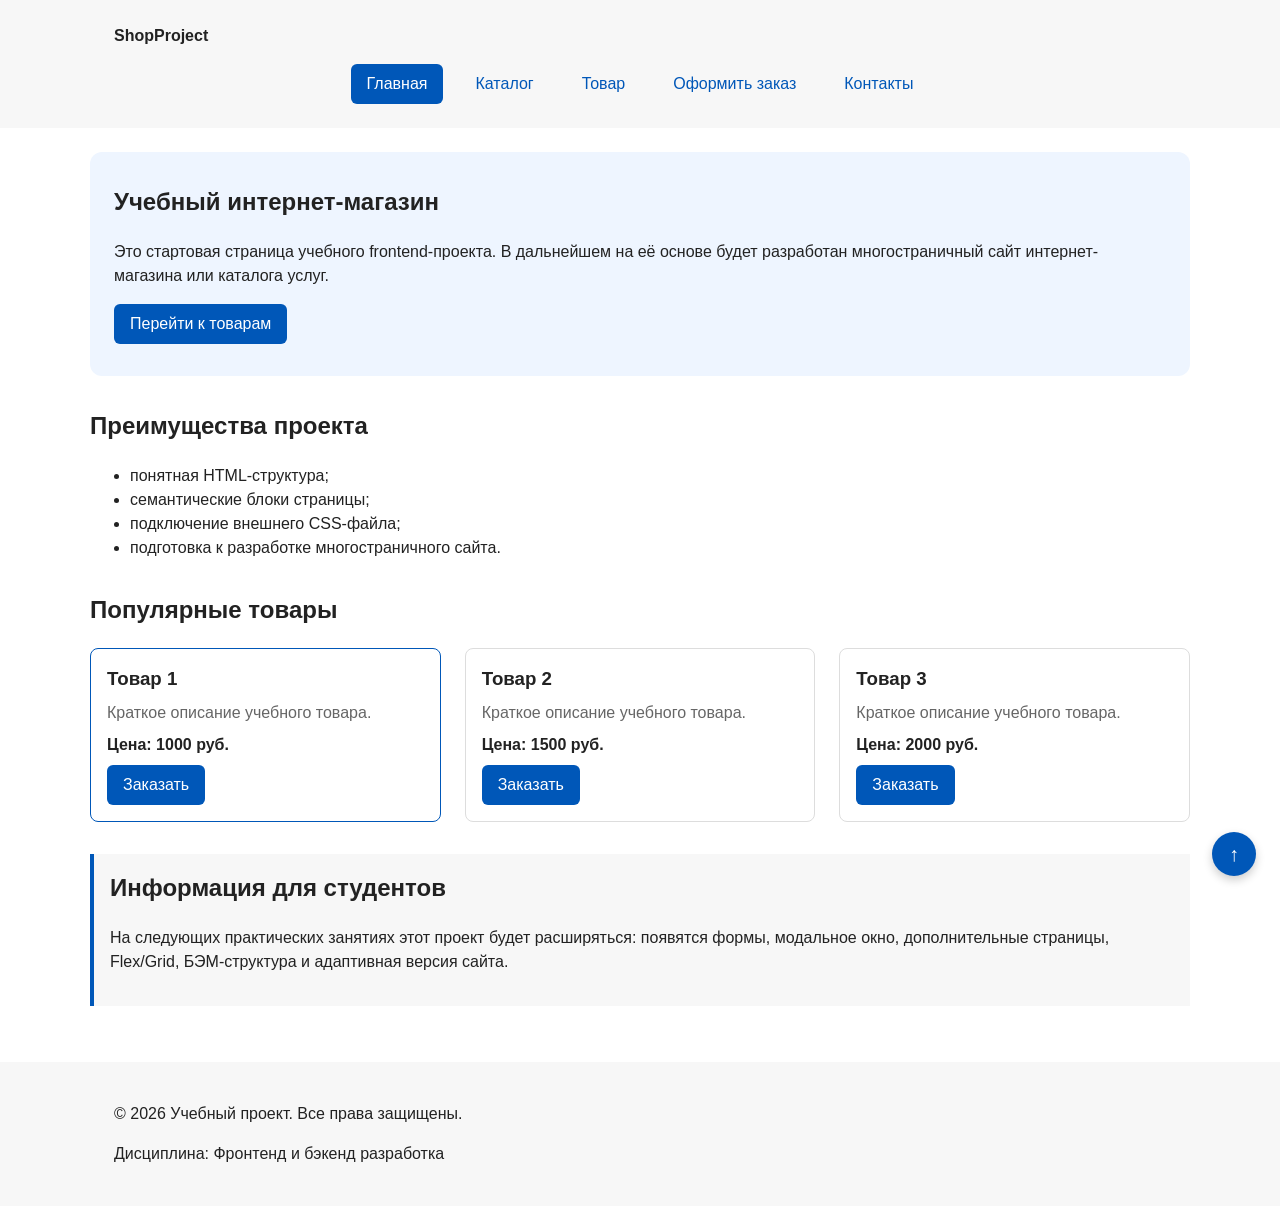
==== commit 80c61717: "feat: complete KR1 requirements" ====
--- a/index.html
+++ b/index.html
@@ -26,22 +26,13 @@
               <a class="site-nav__link" href="catalog.html">Каталог</a>
             </li>
             <li class="site-nav__item">
+              <a class="site-nav__link" href="product.html">Товар</a>
+            </li>
+            <li class="site-nav__item">
+              <a class="site-nav__link" href="order.html">Оформить заказ</a>
+            </li>
+            <li class="site-nav__item">
               <a class="site-nav__link" href="contacts.html">Контакты</a>
-            </li>
-            <li class="site-nav__item">
-              <a class="site-nav__link" href="index.html#advantages"
-                >Преимущества</a
-              >
-            </li>
-            <li class="site-nav__item">
-              <a class="site-nav__link" href="index.html#popular"
-                >Популярные товары</a
-              >
-            </li>
-            <li class="site-nav__item">
-              <a class="site-nav__link" href="index.html#contacts"
-                >Обратная связь</a
-              >
             </li>
           </ul>
         </nav>
@@ -133,6 +124,7 @@
         <p>Дисциплина: Фронтенд и бэкенд разработка</p>
       </div>
     </footer>
+    <a class="scroll-top-btn" href="#" aria-label="Наверх">↑</a>
 
     <dialog
       class="order-dialog"
--- a/css/style.css
+++ b/css/style.css
@@ -437,3 +437,110 @@
   margin: 0 auto;
   padding: var(--space-lg);
 }
+/* ===============================
+   11. Позиционирование и дополнительные компоненты (КР №1)
+   =============================== */
+
+/* Карточка товара как relative-контейнер для absolute-бейджа */
+.product-card {
+  position: relative;
+}
+
+.product-card__badge {
+  position: absolute;
+  top: var(--space-sm);
+  right: var(--space-sm);
+  padding: 4px 8px;
+  font-size: 12px;
+  font-weight: 700;
+  color: var(--color-white);
+  background-color: var(--color-danger);
+  border-radius: var(--radius-sm);
+}
+
+/* Sticky-фильтр на странице каталога */
+.catalog-filters {
+  position: sticky;
+  top: var(--space-md);
+}
+
+/* Fixed-кнопка быстрой прокрутки «Наверх» */
+.scroll-top-btn {
+  position: fixed;
+  bottom: var(--space-lg);
+  right: var(--space-lg);
+  width: 44px;
+  height: 44px;
+  display: flex;
+  align-items: center;
+  justify-content: center;
+  background-color: var(--color-primary);
+  color: var(--color-white);
+  text-decoration: none;
+  font-size: 20px;
+  font-weight: bold;
+  border-radius: 50%;
+  box-shadow: 0 4px 10px rgba(0, 0, 0, 0.2);
+  z-index: 100;
+  transition:
+    background-color 0.2s ease,
+    transform 0.2s ease;
+}
+
+.scroll-top-btn:hover {
+  background-color: var(--color-primary-dark);
+  transform: translateY(-3px);
+}
+
+.scroll-top-btn:focus-visible {
+  outline: 2px solid var(--color-primary);
+  outline-offset: 3px;
+}
+
+/* Стили таблицы характеристик */
+.product-table {
+  width: 100%;
+  max-width: var(--container-width);
+  margin-top: var(--space-md);
+  border-collapse: collapse;
+  background-color: var(--color-bg);
+  border: 1px solid var(--color-border);
+  border-radius: var(--radius-md);
+  overflow: hidden;
+}
+
+.product-table__caption {
+  font-weight: 700;
+  margin-bottom: var(--space-sm);
+  text-align: left;
+  color: var(--color-muted);
+}
+
+.product-table th,
+.product-table td {
+  padding: 12px 16px;
+  text-align: left;
+  border-bottom: 1px solid var(--color-border);
+}
+
+.product-table th {
+  background-color: var(--color-surface);
+  font-weight: 700;
+  color: var(--color-text);
+}
+
+.product-table tbody tr:hover {
+  background-color: var(--color-surface-accent);
+}
+
+/* Стили формы на отдельной странице */
+.order-form--page {
+  max-width: 600px;
+  margin-top: var(--space-lg);
+}
+
+.product-detail__actions {
+  display: flex;
+  gap: var(--space-md);
+  margin-top: var(--space-md);
+}
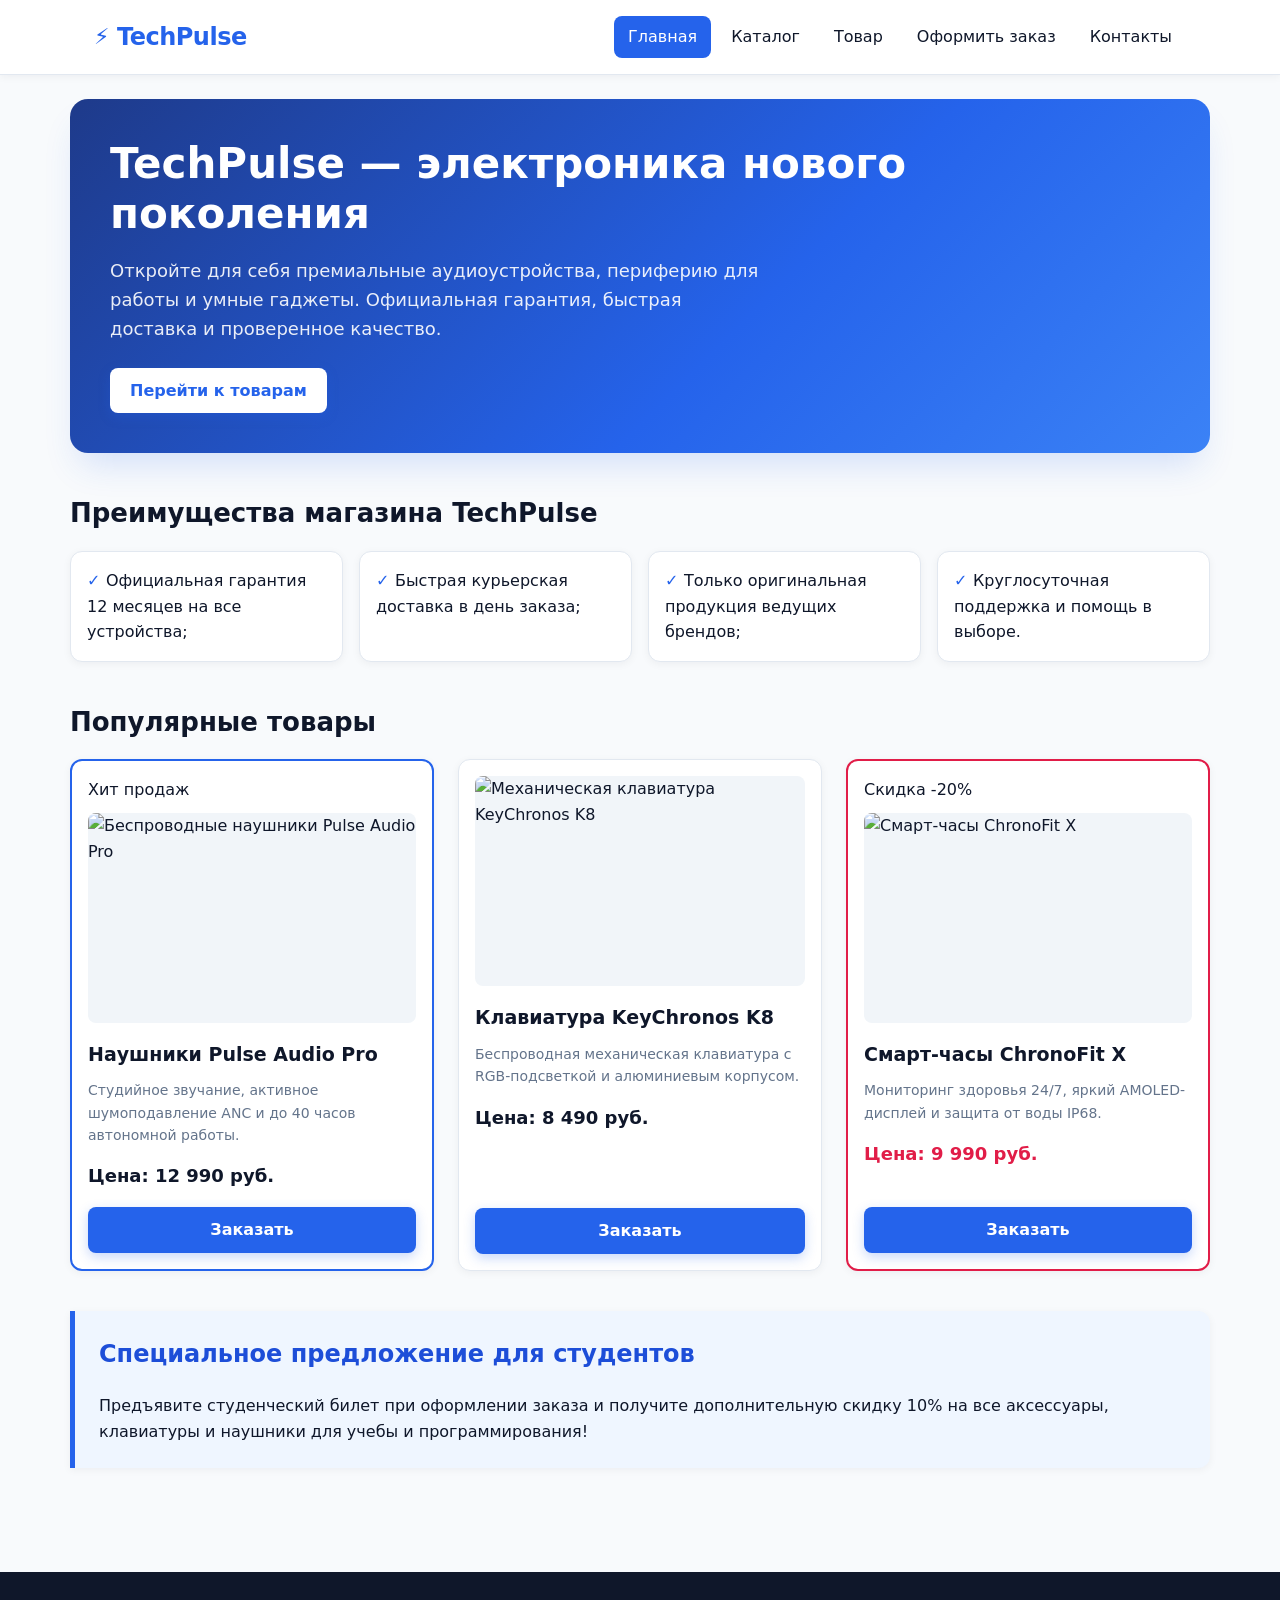
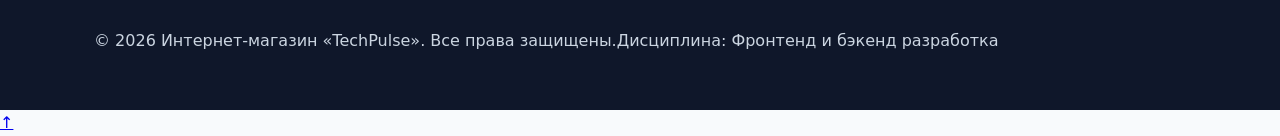
==== commit f69c0372: "Update shop design and products" ====
--- a/index.html
+++ b/index.html
@@ -1,20 +1,20 @@
-<!doctype html>
+<!DOCTYPE html>
 <html lang="ru">
   <head>
     <meta charset="UTF-8" />
     <meta name="viewport" content="width=device-width, initial-scale=1.0" />
     <meta
       name="description"
-      content="Главная страница учебного интернет-магазина."
+      content="Главная страница интернет-магазина гаджетов и электроники TechPulse."
     />
-    <title>Учебный интернет-магазин</title>
+    <title>TechPulse — Магазин современных гаджетов</title>
     <link rel="stylesheet" href="css/style.css" />
     <script src="js/main.js" defer></script>
   </head>
   <body>
     <header class="site-header">
       <div class="site-header__inner">
-        <a class="site-header__logo" href="index.html">ShopProject</a>
+        <a class="site-header__logo" href="index.html">TechPulse</a>
         <nav class="site-nav" aria-label="Основная навигация">
           <ul class="site-nav__list">
             <li class="site-nav__item">
@@ -41,22 +41,22 @@
 
     <main>
       <section class="hero">
-        <h1 class="hero__title">Учебный интернет-магазин</h1>
+        <h1 class="hero__title">TechPulse — электроника нового поколения</h1>
         <p class="hero__text">
-          Это стартовая страница учебного frontend-проекта. В дальнейшем на её
-          основе будет разработан многостраничный сайт интернет-магазина или
-          каталога услуг.
+          Откройте для себя премиальные аудиоустройства, периферию для работы и
+          умные гаджеты. Официальная гарантия, быстрая доставка и проверенное
+          качество.
         </p>
         <a class="button button--primary" href="#popular">Перейти к товарам</a>
       </section>
 
       <section class="section" id="advantages">
-        <h2 class="section__title">Преимущества проекта</h2>
+        <h2 class="section__title">Преимущества магазина TechPulse</h2>
         <ul class="advantages-list">
-          <li>понятная HTML-структура;</li>
-          <li>семантические блоки страницы;</li>
-          <li>подключение внешнего CSS-файла;</li>
-          <li>подготовка к разработке многостраничного сайта.</li>
+          <li>Официальная гарантия 12 месяцев на все устройства;</li>
+          <li>Быстрая курьерская доставка в день заказа;</li>
+          <li>Только оригинальная продукция ведущих брендов;</li>
+          <li>Круглосуточная поддержка и помощь в выборе.</li>
         </ul>
       </section>
 
@@ -64,43 +64,65 @@
         <h2 class="section__title">Популярные товары</h2>
         <div class="products-grid">
           <article class="product-card product-card--featured">
-            <h3 class="product-card__title">Товар 1</h3>
+            <span class="product-card__badge">Хит продаж</span>
+            <img
+              class="product-card__image"
+              src="https://images.unsplash.com/photo-1505740420928-5e560c06d30e?auto=format&fit=crop&w=600&q=80"
+              alt="Беспроводные наушники Pulse Audio Pro"
+            />
+            <h3 class="product-card__title">Наушники Pulse Audio Pro</h3>
             <p class="product-card__description">
-              Краткое описание учебного товара.
+              Студийное звучание, активное шумоподавление ANC и до 40 часов
+              автономной работы.
             </p>
-            <p class="product-card__price">Цена: 1000 руб.</p>
+            <p class="product-card__price">Цена: 12 990 руб.</p>
             <button
               class="button button--primary product-card__button"
               type="button"
-              data-product="Товар 1"
+              data-product="Наушники Pulse Audio Pro"
             >
               Заказать
             </button>
           </article>
+
           <article class="product-card">
-            <h3 class="product-card__title">Товар 2</h3>
+            <img
+              class="product-card__image"
+              src="https://images.unsplash.com/photo-1511467687858-23d96c32e4ae?auto=format&fit=crop&w=600&q=80"
+              alt="Механическая клавиатура KeyChronos K8"
+            />
+            <h3 class="product-card__title">Клавиатура KeyChronos K8</h3>
             <p class="product-card__description">
-              Краткое описание учебного товара.
+              Беспроводная механическая клавиатура с RGB-подсветкой и
+              алюминиевым корпусом.
             </p>
-            <p class="product-card__price">Цена: 1500 руб.</p>
+            <p class="product-card__price">Цена: 8 490 руб.</p>
             <button
               class="button button--primary product-card__button"
               type="button"
-              data-product="Товар 2"
+              data-product="Клавиатура KeyChronos K8"
             >
               Заказать
             </button>
           </article>
-          <article class="product-card">
-            <h3 class="product-card__title">Товар 3</h3>
+
+          <article class="product-card product-card--discount">
+            <span class="product-card__badge">Скидка -20%</span>
+            <img
+              class="product-card__image"
+              src="https://images.unsplash.com/photo-1523275335684-37898b6baf30?auto=format&fit=crop&w=600&q=80"
+              alt="Смарт-часы ChronoFit X"
+            />
+            <h3 class="product-card__title">Смарт-часы ChronoFit X</h3>
             <p class="product-card__description">
-              Краткое описание учебного товара.
+              Мониторинг здоровья 24/7, яркий AMOLED-дисплей и защита от воды
+              IP68.
             </p>
-            <p class="product-card__price">Цена: 2000 руб.</p>
+            <p class="product-card__price">Цена: 9 990 руб.</p>
             <button
               class="button button--primary product-card__button"
               type="button"
-              data-product="Товар 3"
+              data-product="Смарт-часы ChronoFit X"
             >
               Заказать
             </button>
@@ -109,18 +131,18 @@
       </section>
 
       <aside class="aside-info">
-        <h2 class="aside-info__title">Информация для студентов</h2>
+        <h2 class="aside-info__title">Специальное предложение для студентов</h2>
         <p class="aside-info__text">
-          На следующих практических занятиях этот проект будет расширяться:
-          появятся формы, модальное окно, дополнительные страницы, Flex/Grid,
-          БЭМ-структура и адаптивная версия сайта.
+          Предъявите студенческий билет при оформлении заказа и получите
+          дополнительную скидку 10% на все аксессуары, клавиатуры и наушники для
+          учебы и программирования!
         </p>
       </aside>
     </main>
 
     <footer class="site-footer" id="contacts">
       <div class="site-footer__inner">
-        <p>&copy; 2026 Учебный проект. Все права защищены.</p>
+        <p>&copy; 2026 Интернет-магазин «TechPulse». Все права защищены.</p>
         <p>Дисциплина: Фронтенд и бэкенд разработка</p>
       </div>
     </footer>
@@ -252,7 +274,7 @@
     </dialog>
 
     <p class="success-message" id="success-message" hidden>
-      Форма успешно отправлена!
+      Форма успешно отправлена! Наш менеджер свяжется с вами в ближайшее время.
     </p>
   </body>
 </html>
--- a/css/style.css
+++ b/css/style.css
@@ -2,30 +2,34 @@
    1. Переменные проекта
    =============================== */
 :root {
-  --color-bg: #ffffff;
-  --color-text: #222222;
-  --color-muted: #666666;
-  --color-primary: #0057b8;
-  --color-primary-dark: #003f86;
-  --color-border: #dddddd;
-  --color-surface: #f7f7f7;
-  --color-surface-accent: #eef5ff;
-  --color-danger: #b00020;
-  --color-success: #168a2f;
-  --color-success-bg: #eefaf0;
+  --color-bg: #f8fafc;
+  --color-text: #0f172a;
+  --color-muted: #64748b;
+  --color-primary: #2563eb;
+  --color-primary-dark: #1d4ed8;
+  --color-border: #e2e8f0;
+  --color-surface: #ffffff;
+  --color-surface-accent: #eff6ff;
+  --color-danger: #e11d48;
+  --color-success: #16a34a;
+  --color-success-bg: #f0fdf4;
   --color-white: #ffffff;
 
-  --space-xs: 4px;
-  --space-sm: 8px;
+  --space-xs: 6px;
+  --space-sm: 10px;
   --space-md: 16px;
   --space-lg: 24px;
-  --space-xl: 32px;
-
-  --radius-sm: 6px;
-  --radius-md: 8px;
-  --radius-lg: 12px;
-
-  --container-width: 1100px;
+  --space-xl: 40px;
+
+  --radius-sm: 8px;
+  --radius-md: 12px;
+  --radius-lg: 18px;
+
+  --shadow-sm: 0 2px 8px rgba(15, 23, 42, 0.05);
+  --shadow-md: 0 10px 25px -5px rgba(15, 23, 42, 0.1);
+  --shadow-lg: 0 20px 35px -10px rgba(37, 99, 235, 0.18);
+
+  --container-width: 1140px;
 }
 
 /* ===============================
@@ -41,8 +45,8 @@
 
 body {
   margin: 0;
-  font-family: Arial, sans-serif;
-  line-height: 1.5;
+  font-family: 'Segoe UI', system-ui, -apple-system, Arial, sans-serif;
+  line-height: 1.6;
   color: var(--color-text);
   background-color: var(--color-bg);
 }
@@ -54,38 +58,50 @@
 /* Подсветка целевого якоря */
 :target {
   outline: 2px dashed var(--color-primary);
-  outline-offset: 4px;
+  outline-offset: 6px;
+  border-radius: var(--radius-sm);
 }
 
 /* ===============================
    3. Блок кнопки (button)
    =============================== */
 .button {
-  display: inline-block;
-  padding: var(--space-sm) var(--space-md);
+  display: inline-flex;
+  align-items: center;
+  justify-content: center;
+  padding: 10px 20px;
   border: none;
   border-radius: var(--radius-sm);
   font: inherit;
+  font-weight: 600;
   text-decoration: none;
   cursor: pointer;
   transition:
     background-color 0.2s ease,
-    color 0.2s ease;
+    color 0.2s ease,
+    transform 0.15s ease,
+    box-shadow 0.2s ease;
+}
+
+.button:active {
+  transform: translateY(1px);
 }
 
 .button--primary {
   color: var(--color-white);
   background-color: var(--color-primary);
+  box-shadow: 0 4px 12px rgba(37, 99, 235, 0.25);
 }
 
 .button--primary:hover {
   background-color: var(--color-primary-dark);
+  box-shadow: 0 6px 16px rgba(37, 99, 235, 0.35);
 }
 
 .button--secondary {
   color: var(--color-primary);
-  background-color: transparent;
-  border: 1px solid var(--color-primary);
+  background-color: var(--color-surface);
+  border: 1.5px solid var(--color-primary);
 }
 
 .button--secondary:hover {
@@ -109,23 +125,43 @@
    =============================== */
 .site-header {
   background-color: var(--color-surface);
+  border-bottom: 1px solid var(--color-border);
+  box-shadow: var(--shadow-sm);
+  position: sticky;
+  top: 0;
+  z-index: 50;
 }
 
 .site-header__inner {
   max-width: var(--container-width);
   margin: 0 auto;
-  padding: var(--space-lg);
+  padding: var(--space-md) var(--space-lg);
+  display: flex;
+  flex-wrap: wrap;
+  justify-content: space-between;
+  align-items: center;
+  gap: var(--space-md);
 }
 
 .site-header__logo {
-  font-weight: 700;
-  color: var(--color-text);
+  font-size: 24px;
+  font-weight: 800;
+  letter-spacing: -0.5px;
+  color: var(--color-primary);
   text-decoration: none;
-  transition: color 0.2s ease;
+  display: inline-flex;
+  align-items: center;
+  gap: 8px;
+  transition: opacity 0.2s ease;
+}
+
+.site-header__logo::before {
+  content: '⚡';
+  font-size: 22px;
 }
 
 .site-header__logo:hover {
-  color: var(--color-primary);
+  opacity: 0.85;
 }
 
 .site-nav__list {
@@ -133,9 +169,9 @@
   flex-wrap: wrap;
   justify-content: center;
   align-items: center;
-  gap: var(--space-md);
+  gap: var(--space-xs);
   padding: 0;
-  margin: var(--space-md) 0 0;
+  margin: 0;
   list-style: none;
 }
 
@@ -145,8 +181,9 @@
 
 .site-nav__link {
   display: inline-block;
-  padding: var(--space-sm) var(--space-md);
-  color: var(--color-primary);
+  padding: 8px 14px;
+  color: var(--color-text);
+  font-weight: 500;
   text-decoration: none;
   border-radius: var(--radius-sm);
   transition:
@@ -155,8 +192,8 @@
 }
 
 .site-nav__link:hover {
-  color: var(--color-white);
-  background-color: var(--color-primary);
+  color: var(--color-primary);
+  background-color: var(--color-surface-accent);
 }
 
 .site-nav__link:focus-visible {
@@ -169,6 +206,11 @@
   background-color: var(--color-primary);
 }
 
+.site-nav__link--active:hover {
+  color: var(--color-white);
+  background-color: var(--color-primary-dark);
+}
+
 /* ===============================
    5. Хлебные крошки (breadcrumbs)
    =============================== */
@@ -182,6 +224,7 @@
 .breadcrumbs__link {
   color: var(--color-primary);
   text-decoration: none;
+  font-weight: 500;
 }
 
 .breadcrumbs__link:hover {
@@ -199,13 +242,34 @@
 .hero {
   max-width: var(--container-width);
   margin: 0 auto var(--space-xl);
-  padding: var(--space-xl) var(--space-lg);
-  background-color: var(--color-surface-accent);
+  padding: var(--space-xl);
+  background: linear-gradient(135deg, #1e3a8a 0%, #2563eb 60%, #3b82f6 100%);
+  color: var(--color-white);
   border-radius: var(--radius-lg);
+  box-shadow: var(--shadow-lg);
 }
 
 .hero__title {
   margin-top: 0;
+  margin-bottom: var(--space-sm);
+  font-size: clamp(28px, 4vw, 42px);
+  line-height: 1.2;
+}
+
+.hero__text {
+  max-width: 650px;
+  margin-bottom: var(--space-lg);
+  font-size: 18px;
+  color: rgba(255, 255, 255, 0.9);
+}
+
+.hero .button--primary {
+  background-color: var(--color-white);
+  color: var(--color-primary);
+}
+
+.hero .button--primary:hover {
+  background-color: #f1f5f9;
 }
 
 .section {
@@ -215,18 +279,50 @@
 
 .section__title {
   margin-top: 0;
+  margin-bottom: var(--space-md);
+  font-size: 26px;
+}
+
+.advantages-list {
+  display: grid;
+  grid-template-columns: repeat(auto-fit, minmax(230px, 1fr));
+  gap: var(--space-md);
+  padding: 0;
+  list-style: none;
+}
+
+.advantages-list li {
+  padding: var(--space-md);
+  background-color: var(--color-surface);
+  border: 1px solid var(--color-border);
+  border-radius: var(--radius-md);
+  box-shadow: var(--shadow-sm);
+  font-weight: 500;
+}
+
+.advantages-list li::before {
+  content: '✓ ';
+  color: var(--color-primary);
+  font-weight: 700;
 }
 
 .aside-info {
   max-width: var(--container-width);
   margin: 0 auto var(--space-xl);
-  padding: var(--space-md);
-  border-left: 4px solid var(--color-primary);
-  background-color: var(--color-surface);
+  padding: var(--space-lg);
+  border-left: 5px solid var(--color-primary);
+  border-radius: 0 var(--radius-md) var(--radius-md) 0;
+  background-color: var(--color-surface-accent);
+  box-shadow: var(--shadow-sm);
 }
 
 .aside-info__title {
   margin-top: 0;
+  color: var(--color-primary-dark);
+}
+
+.aside-info__text {
+  margin-bottom: 0;
 }
 
 /* ===============================
@@ -245,35 +341,54 @@
   padding: var(--space-md);
   border: 1px solid var(--color-border);
   border-radius: var(--radius-md);
-  background-color: var(--color-bg);
-  transition: border-color 0.2s ease;
+  background-color: var(--color-surface);
+  box-shadow: var(--shadow-sm);
+  transition:
+    border-color 0.25s ease,
+    transform 0.25s ease,
+    box-shadow 0.25s ease;
 }
 
 .product-card:hover {
   border-color: var(--color-primary);
+  transform: translateY(-4px);
+  box-shadow: var(--shadow-md);
+}
+
+.product-card__image {
+  width: 100%;
+  height: 210px;
+  object-fit: cover;
+  border-radius: var(--radius-sm);
+  background-color: #f1f5f9;
+  margin-bottom: var(--space-xs);
 }
 
 .product-card--featured {
-  border-color: var(--color-primary);
+  border: 2px solid var(--color-primary);
 }
 
 .product-card--discount {
-  border-color: var(--color-danger);
+  border: 2px solid var(--color-danger);
 }
 
 .product-card__title {
   margin: 0;
+  font-size: 19px;
   color: var(--color-text);
 }
 
 .product-card__description {
   margin: 0;
+  font-size: 14px;
   color: var(--color-muted);
 }
 
 .product-card__price {
-  margin: 0;
-  font-weight: 700;
+  margin: var(--space-xs) 0;
+  font-size: 18px;
+  font-weight: 800;
+  color: var(--color-text);
 }
 
 .product-card--discount .product-card__price {
@@ -282,7 +397,7 @@
 
 .product-card__button {
   margin-top: auto;
-  align-self: flex-start;
+  align-self: stretch;
 }
 
 /* ===============================
@@ -292,21 +407,24 @@
   max-width: var(--container-width);
   margin: 0 auto var(--space-xl);
   display: grid;
-  grid-template-columns: 260px 1fr;
+  grid-template-columns: 270px 1fr;
   grid-template-areas: 'filters products';
   gap: var(--space-lg);
+  align-items: start;
 }
 
 .catalog-filters {
   grid-area: filters;
-  padding: var(--space-md);
+  padding: var(--space-lg);
   border: 1px solid var(--color-border);
   border-radius: var(--radius-md);
   background-color: var(--color-surface);
+  box-shadow: var(--shadow-sm);
 }
 
 .catalog-filters__title {
   margin-top: 0;
+  font-size: 20px;
 }
 
 .catalog-products {
@@ -327,37 +445,47 @@
   padding: var(--space-md);
   border: 1px solid var(--color-border);
   border-radius: var(--radius-sm);
+  background-color: var(--color-bg);
 }
 
 .filters-form__legend {
   font-weight: 700;
+  padding: 0 6px;
 }
 
 .filters-form__label {
-  display: block;
+  display: flex;
+  align-items: center;
+  gap: 8px;
   margin-bottom: var(--space-sm);
+  cursor: pointer;
+  font-size: 14px;
 }
 
 .filters-form__input {
   width: 100%;
-  padding: 8px 10px;
+  padding: 8px 12px;
   border: 1px solid var(--color-border);
   border-radius: var(--radius-sm);
   font: inherit;
+  background-color: var(--color-surface);
+  margin-bottom: var(--space-xs);
 }
 
 /* ===============================
    9. Модальное окно и форма заявки (order-dialog, order-form)
    =============================== */
 .order-dialog {
-  width: min(100% - 32px, 560px);
-  padding: var(--space-lg);
+  width: min(100% - 32px, 540px);
+  padding: var(--space-xl);
   border: none;
   border-radius: var(--radius-lg);
+  box-shadow: var(--shadow-md);
 }
 
 .order-dialog::backdrop {
-  background-color: rgba(0, 0, 0, 0.5);
+  background-color: rgba(15, 23, 42, 0.6);
+  backdrop-filter: blur(3px);
 }
 
 .order-dialog__title {
@@ -371,26 +499,40 @@
 .order-form__label {
   display: block;
   margin-bottom: var(--space-xs);
+  font-weight: 600;
+  font-size: 14px;
 }
 
 .order-form__input,
 .order-form__select,
 .order-form__textarea {
   width: 100%;
-  padding: 10px 12px;
+  padding: 11px 14px;
   border: 1px solid var(--color-border);
   border-radius: var(--radius-sm);
   font: inherit;
+  background-color: var(--color-surface);
+  transition: border-color 0.2s ease, box-shadow 0.2s ease;
+}
+
+.order-form__checkbox-label {
+  display: flex;
+  align-items: center;
+  gap: 8px;
+  cursor: pointer;
+  font-size: 14px;
 }
 
 .order-form__checkbox {
-  width: auto;
+  width: 16px;
+  height: 16px;
 }
 
 .order-form__help {
   display: block;
   margin-top: var(--space-xs);
   color: var(--color-muted);
+  font-size: 12px;
 }
 
 .order-form__input:hover,
@@ -402,8 +544,9 @@
 .order-form__input:focus-visible,
 .order-form__select:focus-visible,
 .order-form__textarea:focus-visible {
-  outline: 2px solid var(--color-primary);
-  outline-offset: 3px;
+  outline: none;
+  border-color: var(--color-primary);
+  box-shadow: 0 0 0 3px rgba(37, 99, 235, 0.2);
 }
 
 [aria-invalid='true'] {
@@ -420,127 +563,27 @@
 .success-message {
   max-width: var(--container-width);
   margin: var(--space-lg) auto;
-  padding: var(--space-md);
+  padding: var(--space-md) var(--space-lg);
   border-left: 4px solid var(--color-success);
+  border-radius: var(--radius-sm);
   background-color: var(--color-success-bg);
+  font-weight: 600;
+  color: var(--color-success);
 }
 
 /* ===============================
    10. Подвал сайта (site-footer)
    =============================== */
 .site-footer {
-  background-color: var(--color-surface);
+  background-color: #0f172a;
+  color: #cbd5e1;
+  margin-top: var(--space-xl);
 }
 
 .site-footer__inner {
   max-width: var(--container-width);
   margin: 0 auto;
-  padding: var(--space-lg);
-}
-/* ===============================
-   11. Позиционирование и дополнительные компоненты (КР №1)
-   =============================== */
-
-/* Карточка товара как relative-контейнер для absolute-бейджа */
-.product-card {
-  position: relative;
-}
-
-.product-card__badge {
-  position: absolute;
-  top: var(--space-sm);
-  right: var(--space-sm);
-  padding: 4px 8px;
-  font-size: 12px;
-  font-weight: 700;
-  color: var(--color-white);
-  background-color: var(--color-danger);
-  border-radius: var(--radius-sm);
-}
-
-/* Sticky-фильтр на странице каталога */
-.catalog-filters {
-  position: sticky;
-  top: var(--space-md);
-}
-
-/* Fixed-кнопка быстрой прокрутки «Наверх» */
-.scroll-top-btn {
-  position: fixed;
-  bottom: var(--space-lg);
-  right: var(--space-lg);
-  width: 44px;
-  height: 44px;
-  display: flex;
-  align-items: center;
-  justify-content: center;
-  background-color: var(--color-primary);
-  color: var(--color-white);
-  text-decoration: none;
-  font-size: 20px;
-  font-weight: bold;
-  border-radius: 50%;
-  box-shadow: 0 4px 10px rgba(0, 0, 0, 0.2);
-  z-index: 100;
-  transition:
-    background-color 0.2s ease,
-    transform 0.2s ease;
-}
-
-.scroll-top-btn:hover {
-  background-color: var(--color-primary-dark);
-  transform: translateY(-3px);
-}
-
-.scroll-top-btn:focus-visible {
-  outline: 2px solid var(--color-primary);
-  outline-offset: 3px;
-}
-
-/* Стили таблицы характеристик */
-.product-table {
-  width: 100%;
-  max-width: var(--container-width);
-  margin-top: var(--space-md);
-  border-collapse: collapse;
-  background-color: var(--color-bg);
-  border: 1px solid var(--color-border);
-  border-radius: var(--radius-md);
-  overflow: hidden;
-}
-
-.product-table__caption {
-  font-weight: 700;
-  margin-bottom: var(--space-sm);
-  text-align: left;
-  color: var(--color-muted);
-}
-
-.product-table th,
-.product-table td {
-  padding: 12px 16px;
-  text-align: left;
-  border-bottom: 1px solid var(--color-border);
-}
-
-.product-table th {
-  background-color: var(--color-surface);
-  font-weight: 700;
-  color: var(--color-text);
-}
-
-.product-table tbody tr:hover {
-  background-color: var(--color-surface-accent);
-}
-
-/* Стили формы на отдельной странице */
-.order-form--page {
-  max-width: 600px;
-  margin-top: var(--space-lg);
-}
-
-.product-detail__actions {
-  display: flex;
-  gap: var(--space-md);
-  margin-top: var(--space-md);
-}
+  padding: var(--space-xl) var(--space-lg);
+  display: flex;
+  flex-wrap: wrap;
+  justify
